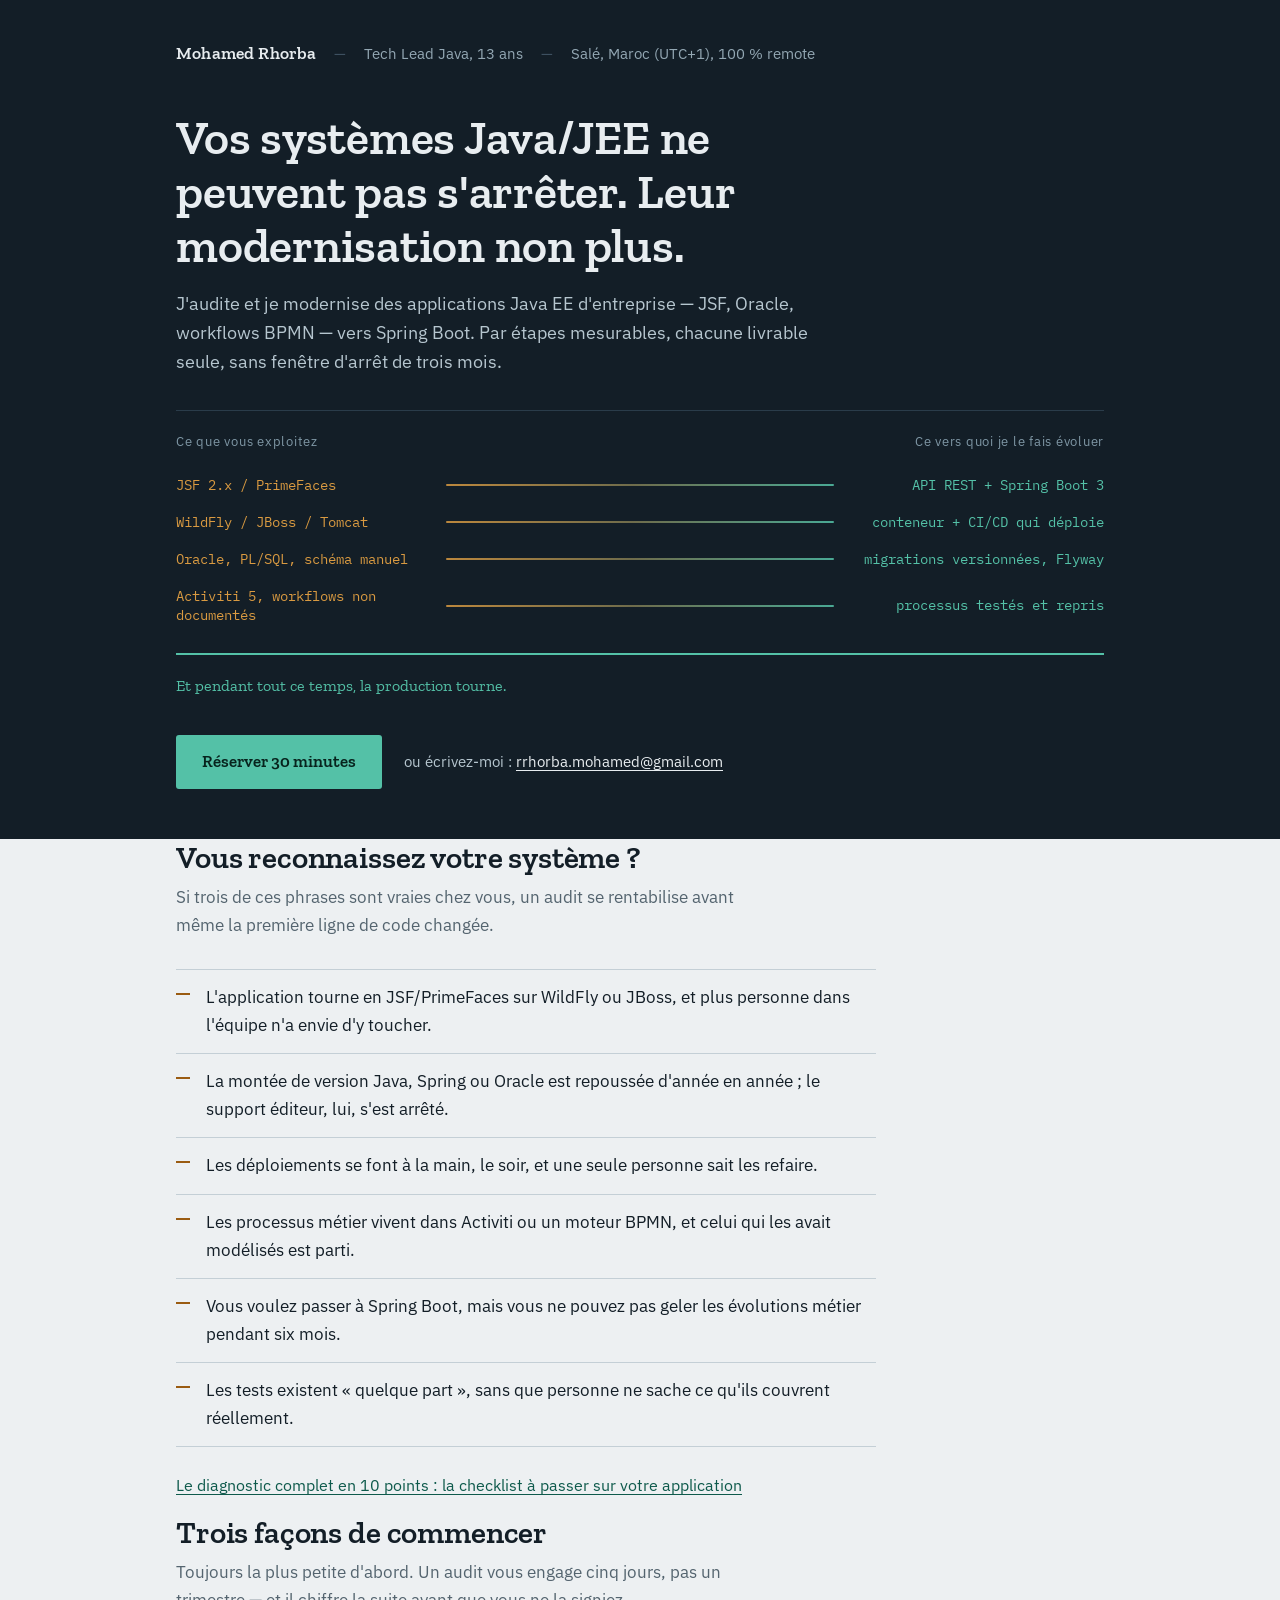
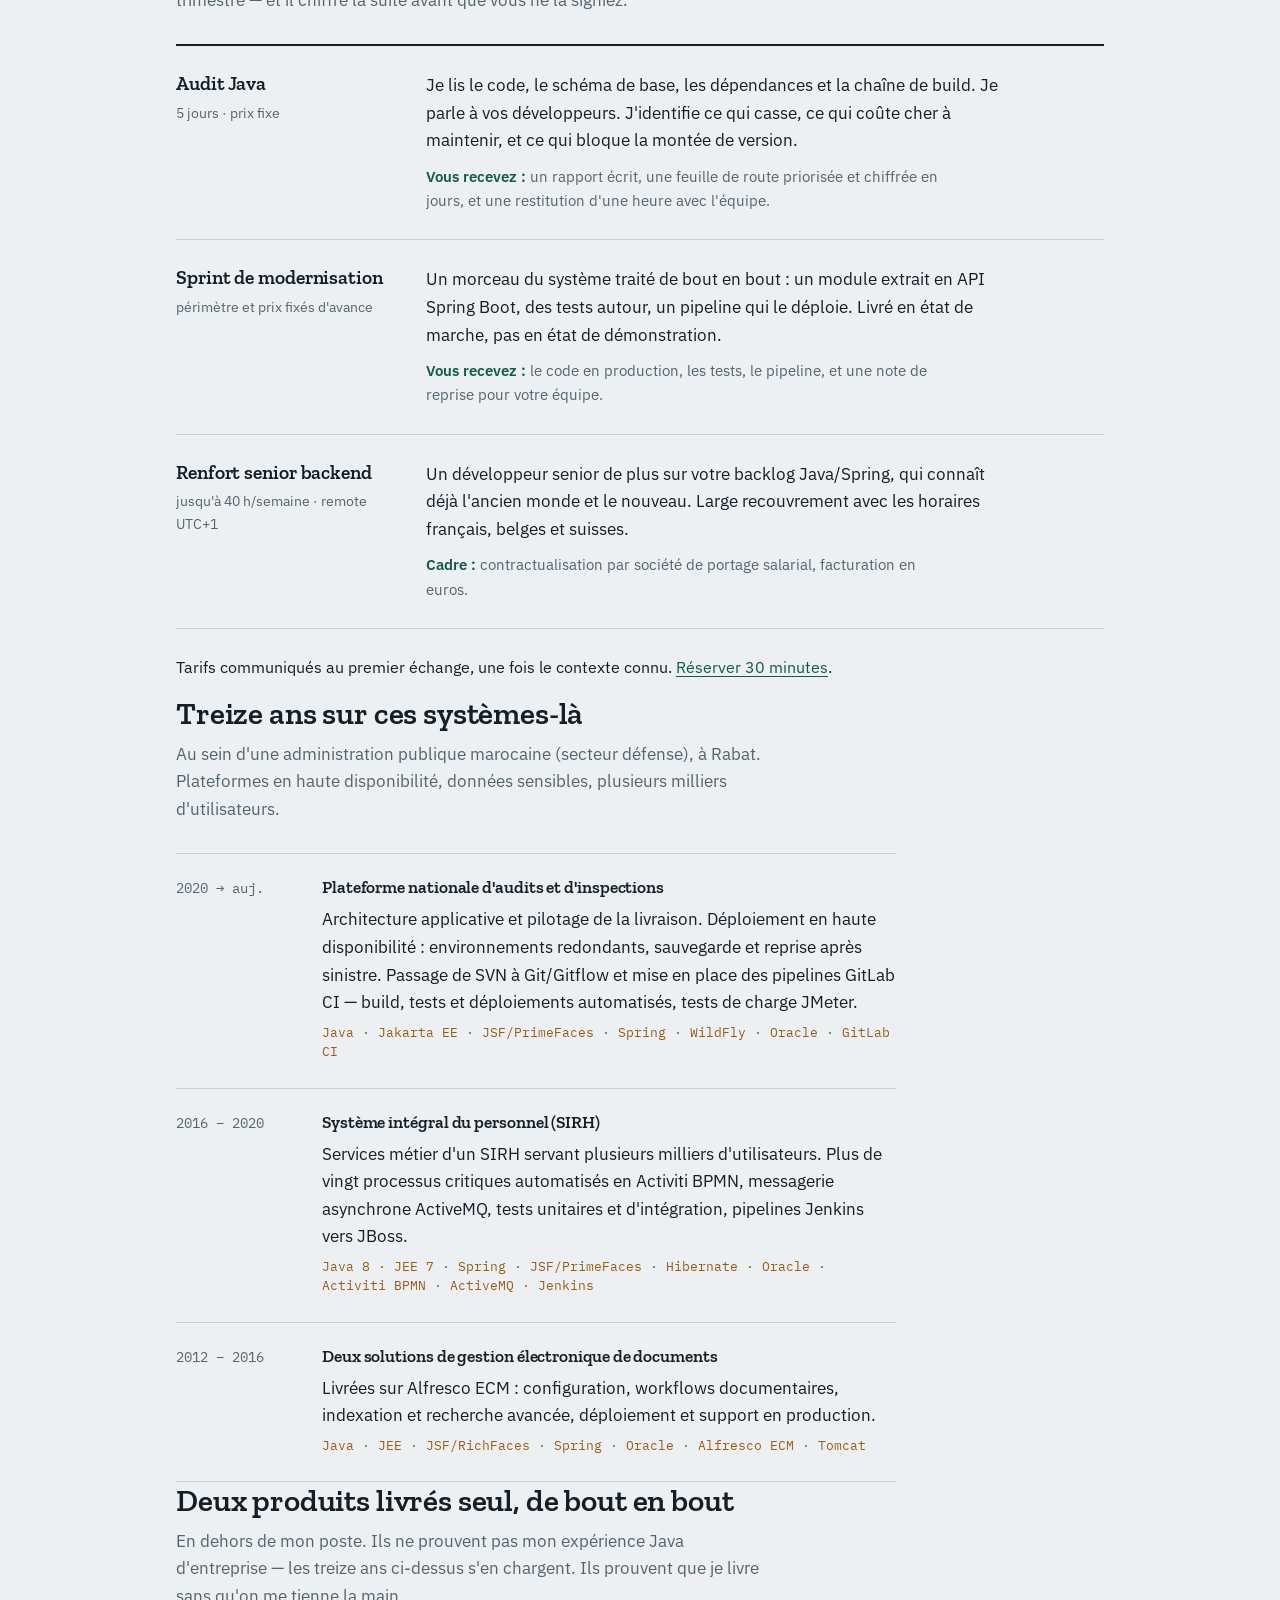
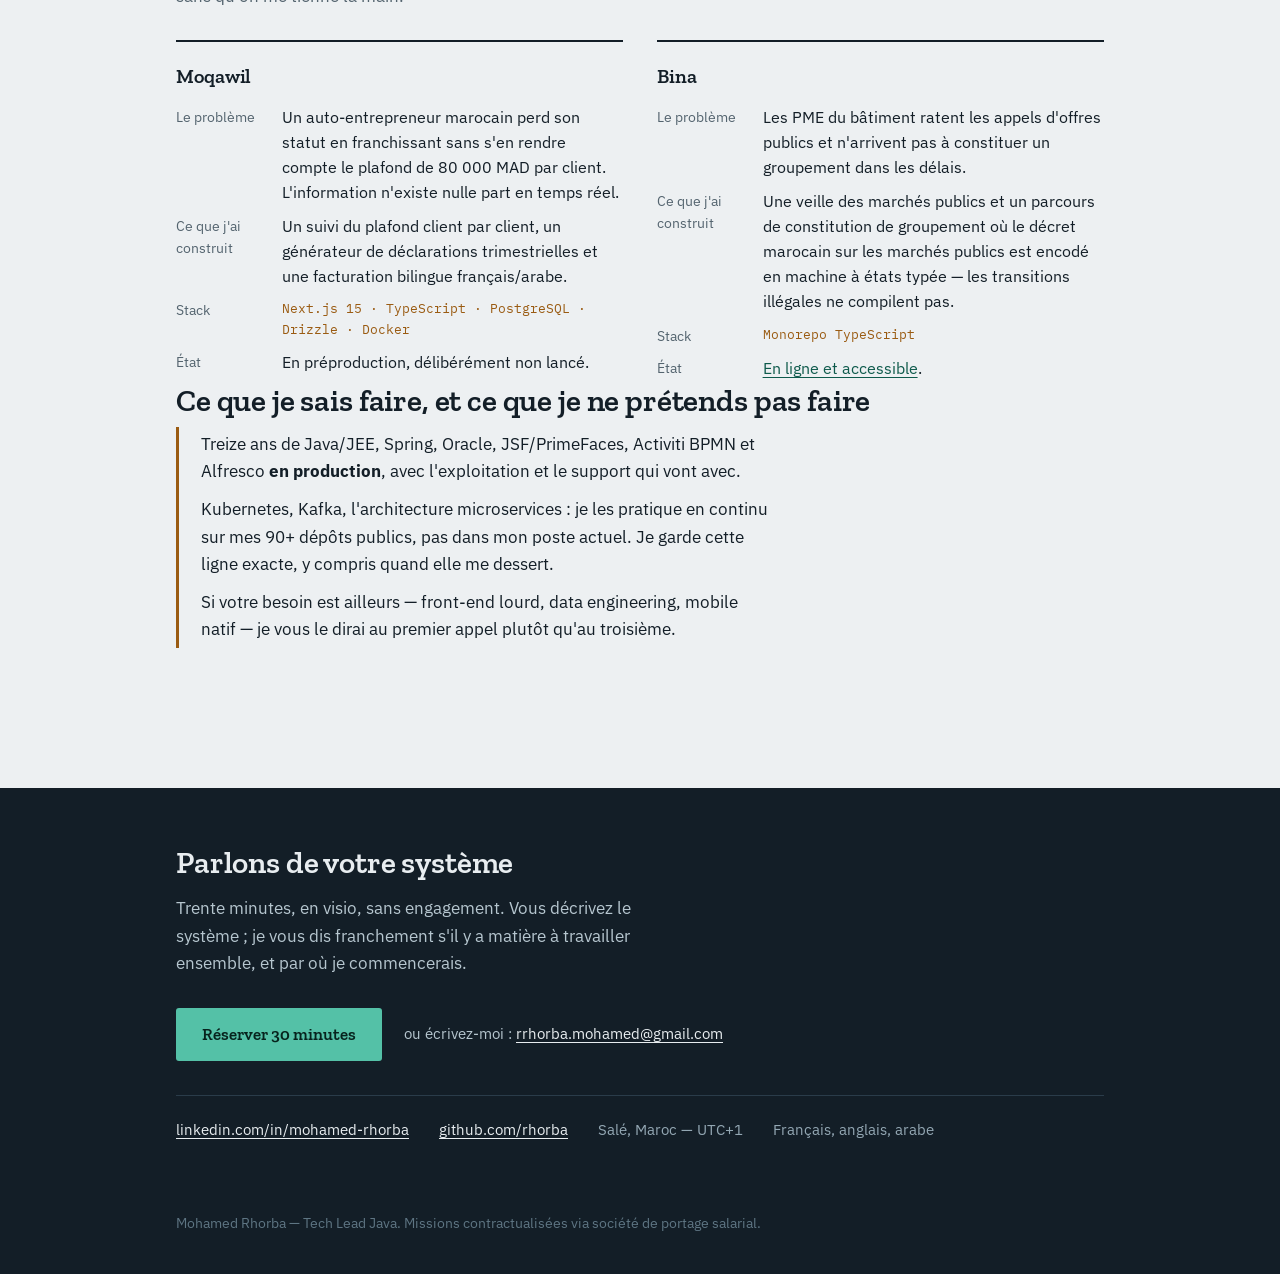
==== index.html @ d6b96a63 "Site d'offre : modernisation Java/JEE vers Spring Boot" ====
<!doctype html>
<html lang="fr">
<head>
<meta charset="utf-8">
<meta name="viewport" content="width=device-width,initial-scale=1">
<title>Mohamed Rhorba — Modernisation de systèmes Java/JEE vers Spring Boot</title>
<meta name="description" content="Tech Lead Java senior, 13 ans. Audit et modernisation d'applications Java EE d'entreprise — JSF, Oracle, Activiti BPMN — vers Spring Boot, sans interruption de service. Remote, UTC+1.">
<meta property="og:title" content="Mohamed Rhorba — Modernisation de systèmes Java/JEE vers Spring Boot">
<meta property="og:description" content="Audit 5 jours à prix fixe, sprints de modernisation à périmètre fixe, renfort senior backend. Remote depuis Salé, UTC+1.">
<meta property="og:type" content="website">
<meta property="og:locale" content="fr_FR">
<link rel="icon" href="data:image/svg+xml,%3Csvg xmlns='http://www.w3.org/2000/svg' viewBox='0 0 32 32'%3E%3Crect width='32' height='32' rx='4' fill='%23131e27'/%3E%3Crect x='6' y='14' width='9' height='3' fill='%23d99a41'/%3E%3Crect x='17' y='14' width='9' height='3' fill='%2354c1a7'/%3E%3C/svg%3E">
<link rel="preconnect" href="https://fonts.googleapis.com">
<link rel="preconnect" href="https://fonts.gstatic.com" crossorigin>
<link href="https://fonts.googleapis.com/css2?family=Zilla+Slab:wght@500;600&family=IBM+Plex+Sans:wght@400;600&family=IBM+Plex+Mono:wght@400&display=swap" rel="stylesheet">
<link rel="stylesheet" href="style.css">
</head>
<body>

<header class="hero">
  <div class="wrap">
    <p class="ident"><b>Mohamed Rhorba</b> <span class="sep">—</span> Tech Lead Java, 13 ans <span class="sep">—</span> Salé, Maroc (UTC+1), 100&nbsp;% remote</p>

    <h1>Vos systèmes Java/JEE ne peuvent pas s'arrêter. Leur modernisation non plus.</h1>
    <p class="chapo">J'audite et je modernise des applications Java EE d'entreprise — JSF, Oracle, workflows BPMN — vers Spring Boot. Par étapes mesurables, chacune livrable seule, sans fenêtre d'arrêt de trois mois.</p>

    <div class="ledger">
      <div class="ledger-tetes">
        <span>Ce que vous exploitez</span><span></span><span class="d">Ce vers quoi je le fais évoluer</span>
      </div>
      <div class="ligne"><span class="de">JSF 2.x / PrimeFaces</span><span class="fleche"></span><span class="vers">API REST + Spring Boot 3</span></div>
      <div class="ligne"><span class="de">WildFly / JBoss / Tomcat</span><span class="fleche"></span><span class="vers">conteneur + CI/CD qui déploie</span></div>
      <div class="ligne"><span class="de">Oracle, PL/SQL, schéma manuel</span><span class="fleche"></span><span class="vers">migrations versionnées, Flyway</span></div>
      <div class="ligne"><span class="de">Activiti 5, workflows non documentés</span><span class="fleche"></span><span class="vers">processus testés et repris</span></div>
      <div class="prod"><p>Et pendant tout ce temps, la production tourne.</p></div>
    </div>

    <div class="actions">
      <a class="btn" href="https://cal.com/mohamed-rhorba/audit">Réserver 30 minutes</a>
      <span class="alt">ou écrivez-moi&nbsp;: <a href="mailto:rrhorba.mohamed@gmail.com">rrhorba.mohamed@gmail.com</a></span>
    </div>
  </div>
</header>

<main>

<section class="wrap">
  <h2>Vous reconnaissez votre système&nbsp;?</h2>
  <p class="intro">Si trois de ces phrases sont vraies chez vous, un audit se rentabilise avant même la première ligne de code changée.</p>
  <ul class="symptomes">
    <li>L'application tourne en JSF/PrimeFaces sur WildFly ou JBoss, et plus personne dans l'équipe n'a envie d'y toucher.</li>
    <li>La montée de version Java, Spring ou Oracle est repoussée d'année en année&nbsp;; le support éditeur, lui, s'est arrêté.</li>
    <li>Les déploiements se font à la main, le soir, et une seule personne sait les refaire.</li>
    <li>Les processus métier vivent dans Activiti ou un moteur BPMN, et celui qui les avait modélisés est parti.</li>
    <li>Vous voulez passer à Spring Boot, mais vous ne pouvez pas geler les évolutions métier pendant six mois.</li>
    <li>Les tests existent «&nbsp;quelque part&nbsp;», sans que personne ne sache ce qu'ils couvrent réellement.</li>
  </ul>
  <p class="suite"><a href="checklist.html">Le diagnostic complet en 10 points&nbsp;: la checklist à passer sur votre application</a></p>
</section>

<section class="wrap">
  <h2>Trois façons de commencer</h2>
  <p class="intro">Toujours la plus petite d'abord. Un audit vous engage cinq jours, pas un trimestre — et il chiffre la suite avant que vous ne la signiez.</p>

  <div class="offres">
    <article class="offre">
      <div>
        <h3>Audit Java</h3>
        <p class="quoi">5 jours · prix fixe</p>
      </div>
      <div>
        <p>Je lis le code, le schéma de base, les dépendances et la chaîne de build. Je parle à vos développeurs. J'identifie ce qui casse, ce qui coûte cher à maintenir, et ce qui bloque la montée de version.</p>
        <p class="livrables"><b>Vous recevez&nbsp;:</b> un rapport écrit, une feuille de route priorisée et chiffrée en jours, et une restitution d'une heure avec l'équipe.</p>
      </div>
    </article>

    <article class="offre">
      <div>
        <h3>Sprint de modernisation</h3>
        <p class="quoi">périmètre et prix fixés d'avance</p>
      </div>
      <div>
        <p>Un morceau du système traité de bout en bout&nbsp;: un module extrait en API Spring Boot, des tests autour, un pipeline qui le déploie. Livré en état de marche, pas en état de démonstration.</p>
        <p class="livrables"><b>Vous recevez&nbsp;:</b> le code en production, les tests, le pipeline, et une note de reprise pour votre équipe.</p>
      </div>
    </article>

    <article class="offre">
      <div>
        <h3>Renfort senior backend</h3>
        <p class="quoi">jusqu'à 40 h/semaine · remote UTC+1</p>
      </div>
      <div>
        <p>Un développeur senior de plus sur votre backlog Java/Spring, qui connaît déjà l'ancien monde et le nouveau. Large recouvrement avec les horaires français, belges et suisses.</p>
        <p class="livrables"><b>Cadre&nbsp;:</b> contractualisation par société de portage salarial, facturation en euros.</p>
      </div>
    </article>
  </div>
  <p class="suite">Tarifs communiqués au premier échange, une fois le contexte connu. <a href="https://cal.com/mohamed-rhorba/audit">Réserver 30 minutes</a>.</p>
</section>

<section class="wrap">
  <h2>Treize ans sur ces systèmes-là</h2>
  <p class="intro">Au sein d'une administration publique marocaine (secteur défense), à Rabat. Plateformes en haute disponibilité, données sensibles, plusieurs milliers d'utilisateurs.</p>
  <div class="preuve">
    <article class="item">
      <p class="an">2020 → auj.</p>
      <div>
        <h3>Plateforme nationale d'audits et d'inspections</h3>
        <p>Architecture applicative et pilotage de la livraison. Déploiement en haute disponibilité&nbsp;: environnements redondants, sauvegarde et reprise après sinistre. Passage de SVN à Git/Gitflow et mise en place des pipelines GitLab CI — build, tests et déploiements automatisés, tests de charge JMeter.</p>
        <p class="stack">Java · Jakarta EE · JSF/PrimeFaces · Spring · WildFly · Oracle · GitLab CI</p>
      </div>
    </article>
    <article class="item">
      <p class="an">2016 – 2020</p>
      <div>
        <h3>Système intégral du personnel (SIRH)</h3>
        <p>Services métier d'un SIRH servant plusieurs milliers d'utilisateurs. Plus de vingt processus critiques automatisés en Activiti BPMN, messagerie asynchrone ActiveMQ, tests unitaires et d'intégration, pipelines Jenkins vers JBoss.</p>
        <p class="stack">Java 8 · JEE 7 · Spring · JSF/PrimeFaces · Hibernate · Oracle · Activiti BPMN · ActiveMQ · Jenkins</p>
      </div>
    </article>
    <article class="item">
      <p class="an">2012 – 2016</p>
      <div>
        <h3>Deux solutions de gestion électronique de documents</h3>
        <p>Livrées sur Alfresco ECM&nbsp;: configuration, workflows documentaires, indexation et recherche avancée, déploiement et support en production.</p>
        <p class="stack">Java · JEE · JSF/RichFaces · Spring · Oracle · Alfresco ECM · Tomcat</p>
      </div>
    </article>
  </div>
</section>

<section class="wrap">
  <h2>Deux produits livrés seul, de bout en bout</h2>
  <p class="intro">En dehors de mon poste. Ils ne prouvent pas mon expérience Java d'entreprise — les treize ans ci-dessus s'en chargent. Ils prouvent que je livre sans qu'on me tienne la main.</p>
  <div class="cas">
    <article>
      <h3>Moqawil</h3>
      <dl>
        <dt>Le problème</dt><dd>Un auto-entrepreneur marocain perd son statut en franchissant sans s'en rendre compte le plafond de 80&nbsp;000 MAD par client. L'information n'existe nulle part en temps réel.</dd>
        <dt>Ce que j'ai construit</dt><dd>Un suivi du plafond client par client, un générateur de déclarations trimestrielles et une facturation bilingue français/arabe.</dd>
        <dt>Stack</dt><dd class="stack">Next.js 15 · TypeScript · PostgreSQL · Drizzle · Docker</dd>
        <dt>État</dt><dd>En préproduction, délibérément non lancé.</dd>
      </dl>
    </article>
    <article>
      <h3>Bina</h3>
      <dl>
        <dt>Le problème</dt><dd>Les PME du bâtiment ratent les appels d'offres publics et n'arrivent pas à constituer un groupement dans les délais.</dd>
        <dt>Ce que j'ai construit</dt><dd>Une veille des marchés publics et un parcours de constitution de groupement où le décret marocain sur les marchés publics est encodé en machine à états typée — les transitions illégales ne compilent pas.</dd>
        <dt>Stack</dt><dd class="stack">Monorepo TypeScript</dd>
        <dt>État</dt><dd><a href="https://web-production-21c16.up.railway.app/fr">En ligne et accessible</a>.</dd>
      </dl>
    </article>
  </div>
</section>

<section class="wrap">
  <h2>Ce que je sais faire, et ce que je ne prétends pas faire</h2>
  <div class="honnete">
    <p>Treize ans de Java/JEE, Spring, Oracle, JSF/PrimeFaces, Activiti BPMN et Alfresco <b>en production</b>, avec l'exploitation et le support qui vont avec.</p>
    <p>Kubernetes, Kafka, l'architecture microservices&nbsp;: je les pratique en continu sur mes 90+ dépôts publics, pas dans mon poste actuel. Je garde cette ligne exacte, y compris quand elle me dessert.</p>
    <p>Si votre besoin est ailleurs — front-end lourd, data engineering, mobile natif — je vous le dirai au premier appel plutôt qu'au troisième.</p>
  </div>
</section>

</main>

<section class="contact">
  <div class="wrap">
    <h2>Parlons de votre système</h2>
    <p class="chapo">Trente minutes, en visio, sans engagement. Vous décrivez le système&nbsp;; je vous dis franchement s'il y a matière à travailler ensemble, et par où je commencerais.</p>
    <div class="actions">
      <a class="btn" href="https://cal.com/mohamed-rhorba/audit">Réserver 30 minutes</a>
      <span class="alt">ou écrivez-moi&nbsp;: <a href="mailto:rrhorba.mohamed@gmail.com">rrhorba.mohamed@gmail.com</a></span>
    </div>
    <p class="coord">
      <span><a href="https://www.linkedin.com/in/mohamed-rhorba/">linkedin.com/in/mohamed-rhorba</a></span>
      <span><a href="https://github.com/rhorba">github.com/rhorba</a></span>
      <span>Salé, Maroc — UTC+1</span>
      <span>Français, anglais, arabe</span>
    </p>
  </div>
</section>

<footer>
  <div class="wrap">Mohamed Rhorba — Tech Lead Java. Missions contractualisées via société de portage salarial.</div>
</footer>

<script type="application/ld+json">
{"@context":"https://schema.org","@type":"ProfessionalService","name":"Mohamed Rhorba — Modernisation Java/JEE","description":"Audit et modernisation de systèmes Java EE (JSF, Oracle, BPMN) vers Spring Boot.","areaServed":["FR","BE","CH","MA"],"availableLanguage":["fr","en","ar"],"provider":{"@type":"Person","name":"Mohamed Rhorba","jobTitle":"Tech Lead Java","email":"rrhorba.mohamed@gmail.com","url":"https://www.linkedin.com/in/mohamed-rhorba/","address":{"@type":"PostalAddress","addressLocality":"Salé","addressCountry":"MA"}}}
</script>

</body>
</html>
---- style.css ----
:root{
  --encre:#131e27;
  --papier:#edf0f2;
  --legacy:#9a5b12;
  --cible:#0e5a4c;
  --trait:#c4cfd6;
  --doux:#54646f;
  --encre-clair:#e8edf0;
  --legacy-clair:#d99a41;
  --cible-clair:#54c1a7;
  color-scheme:light;
}
*{box-sizing:border-box}
html{-webkit-text-size-adjust:100%}
body{
  margin:0;background:var(--papier);color:var(--encre);
  font-family:"IBM Plex Sans","Segoe UI",system-ui,sans-serif;
  font-size:17px;line-height:1.62;
  font-feature-settings:"kern" 1;
}
h1,h2,h3,.slab{font-family:"Zilla Slab",Georgia,serif;font-weight:600;letter-spacing:-.005em}
a{color:var(--cible);text-underline-offset:3px;text-decoration-thickness:1px}
a:hover{text-decoration-thickness:2px}
a:focus-visible{outline:2px solid var(--cible);outline-offset:3px;border-radius:2px}
.wrap{max-width:980px;margin:0 auto;padding:0 26px}
.prose{max-width:64ch}

/* ---------- bandeau haut ---------- */
.hero{background:var(--encre);color:var(--encre-clair);padding:24px 0 50px}
.ident{display:flex;flex-wrap:wrap;gap:6px 18px;align-items:baseline;
  padding-bottom:30px;font-size:14.5px;color:#93a7b3}
.ident b{font-family:"Zilla Slab",Georgia,serif;font-size:17.5px;font-weight:600;color:var(--encre-clair);letter-spacing:.01em}
.ident .sep{color:#3d5060}
h1{
  font-size:clamp(1.95rem,4.3vw,3rem);line-height:1.12;margin:0 0 16px;
  max-width:23ch;font-weight:600;
}
.hero .chapo{max-width:58ch;font-size:clamp(1.02rem,1.6vw,1.12rem);color:#b6c6cf;margin:0 0 34px}

/* ---------- registre de migration ---------- */
.ledger{margin:0 0 36px;border-top:1px solid #2a3c4a;padding-top:20px}
.ledger-tetes{display:grid;grid-template-columns:minmax(0,15.5rem) minmax(30px,1fr) minmax(0,15.5rem);gap:0 22px;
  font-size:12.5px;letter-spacing:.06em;color:#7f97a5;margin-bottom:16px}
.ledger-tetes .d{text-align:right}
.ligne{display:grid;grid-template-columns:minmax(0,15.5rem) minmax(30px,1fr) minmax(0,15.5rem);gap:0 22px;align-items:center;
  padding:9px 0}
.ligne .de,.ligne .vers{font-family:"IBM Plex Mono",ui-monospace,monospace;font-size:14px;line-height:1.35}
.ligne .de{color:var(--legacy-clair)}
.ligne .vers{color:var(--cible-clair);text-align:right}
.ligne .fleche{height:2px;border-radius:2px;
  background:linear-gradient(90deg,var(--legacy-clair) 0%,#7f7a52 48%,var(--cible-clair) 100%);
  opacity:.85}
.prod{margin-top:20px;padding-top:18px;border-top:2px solid var(--cible-clair)}
.prod p{margin:0;font-size:14.5px;color:var(--cible-clair);font-family:"Zilla Slab",Georgia,serif;font-size:16px}

/* ---------- actions ---------- */
.actions{display:flex;flex-wrap:wrap;gap:14px 22px;align-items:center}
.btn{
  display:inline-block;background:var(--cible-clair);color:#07231d;
  font-family:"Zilla Slab",Georgia,serif;font-size:17px;font-weight:600;
  padding:13px 26px;border-radius:3px;text-decoration:none;
}
.btn:hover{background:#6fd3ba}
.btn:focus-visible{outline:2px solid #fff;outline-offset:3px}
.actions .alt{color:#b6c6cf;font-size:15px}
.actions .alt a{color:var(--encre-clair)}

/* ---------- sections ---------- */
section{padding:62px 0 0}
section:last-of-type{padding-bottom:70px}
h2{font-size:clamp(1.5rem,2.6vw,1.95rem);line-height:1.2;margin:0 0 8px}
.intro{color:var(--doux);margin:0 0 30px;max-width:60ch}

/* symptômes */
.symptomes{list-style:none;margin:0;padding:0;max-width:70ch}
.symptomes li{padding:14px 0 14px 30px;border-top:1px solid var(--trait);position:relative}
.symptomes li:last-child{border-bottom:1px solid var(--trait)}
.symptomes li::before{content:"";position:absolute;left:0;top:23px;width:14px;height:2px;background:var(--legacy)}

/* offres */
.offres{border-top:2px solid var(--encre)}
.offre{display:grid;grid-template-columns:13.5rem minmax(0,1fr);gap:6px 34px;
  padding:26px 0;border-bottom:1px solid var(--trait)}
.offre h3{margin:0;font-size:1.22rem;line-height:1.25}
.offre .quoi{font-size:14px;color:var(--doux);margin-top:5px}
.offre p{margin:0 0 10px;max-width:58ch}
.offre .livrables{margin:0;font-size:15px;color:var(--doux)}
.offre .livrables b{color:var(--cible);font-weight:600}

/* preuve */
.preuve{display:grid;gap:0;max-width:72ch}
.item{display:grid;grid-template-columns:7.5rem minmax(0,1fr);gap:4px 26px;padding:20px 0;border-top:1px solid var(--trait)}
.item:last-child{border-bottom:1px solid var(--trait)}
.item .an{font-family:"IBM Plex Mono",ui-monospace,monospace;font-size:14px;color:var(--doux);padding-top:3px}
.item h3{margin:0 0 4px;font-size:1.08rem}
.item p{margin:0 0 6px}
.item .stack{font-family:"IBM Plex Mono",ui-monospace,monospace;font-size:13px;color:var(--legacy);line-height:1.5}

/* cas */
.cas{display:grid;grid-template-columns:repeat(auto-fit,minmax(300px,1fr));gap:34px}
.cas > article{border-top:2px solid var(--encre);padding-top:18px;min-width:0}
.cas h3{margin:0 0 12px;font-size:1.25rem}
.cas dl{margin:0;display:grid;grid-template-columns:5.6rem minmax(0,1fr);gap:9px 16px;font-size:15.5px}
.cas dt{color:var(--doux);font-size:13.5px;padding-top:2px}
.cas dd{margin:0;min-width:0}
.cas .stack{font-family:"IBM Plex Mono",ui-monospace,monospace;font-size:13px;color:var(--legacy);overflow-wrap:anywhere}

/* honnêteté */
.honnete{border-left:3px solid var(--legacy);padding:4px 0 4px 22px;max-width:60ch}
.honnete p{margin:0 0 10px}
.honnete p:last-child{margin-bottom:0}

/* contact */
.contact{background:var(--encre);color:var(--encre-clair);margin-top:70px;padding:56px 0}
.contact h2{margin-bottom:14px}
.contact .chapo{color:#b6c6cf;max-width:52ch;margin:0 0 30px}
.coord{margin:34px 0 0;padding-top:22px;border-top:1px solid #2a3c4a;
  display:flex;flex-wrap:wrap;gap:10px 30px;font-size:15px;color:#93a7b3}
.coord a{color:var(--encre-clair)}
footer{background:var(--encre);color:#5e7583;font-size:13.5px;padding:0 0 40px}

/* liens de bas de section */
.suite{margin-top:26px;font-size:15.5px}

@media (max-width:760px){
  body{font-size:16px}
  .ledger-tetes,.ligne{grid-template-columns:1fr;gap:2px}
  .ledger-tetes .d,.ligne .vers{text-align:left}
  .ligne{padding:12px 0;border-top:1px solid #2a3c4a}
  .ligne .fleche{height:2px;margin:7px 0;width:60px}
  .offre,.item{grid-template-columns:1fr;gap:8px}
  .cas dl{grid-template-columns:1fr;gap:2px 0}
  .cas dd{margin-bottom:8px}
}
@media (prefers-reduced-motion:reduce){*{transition:none!important;animation:none!important}}
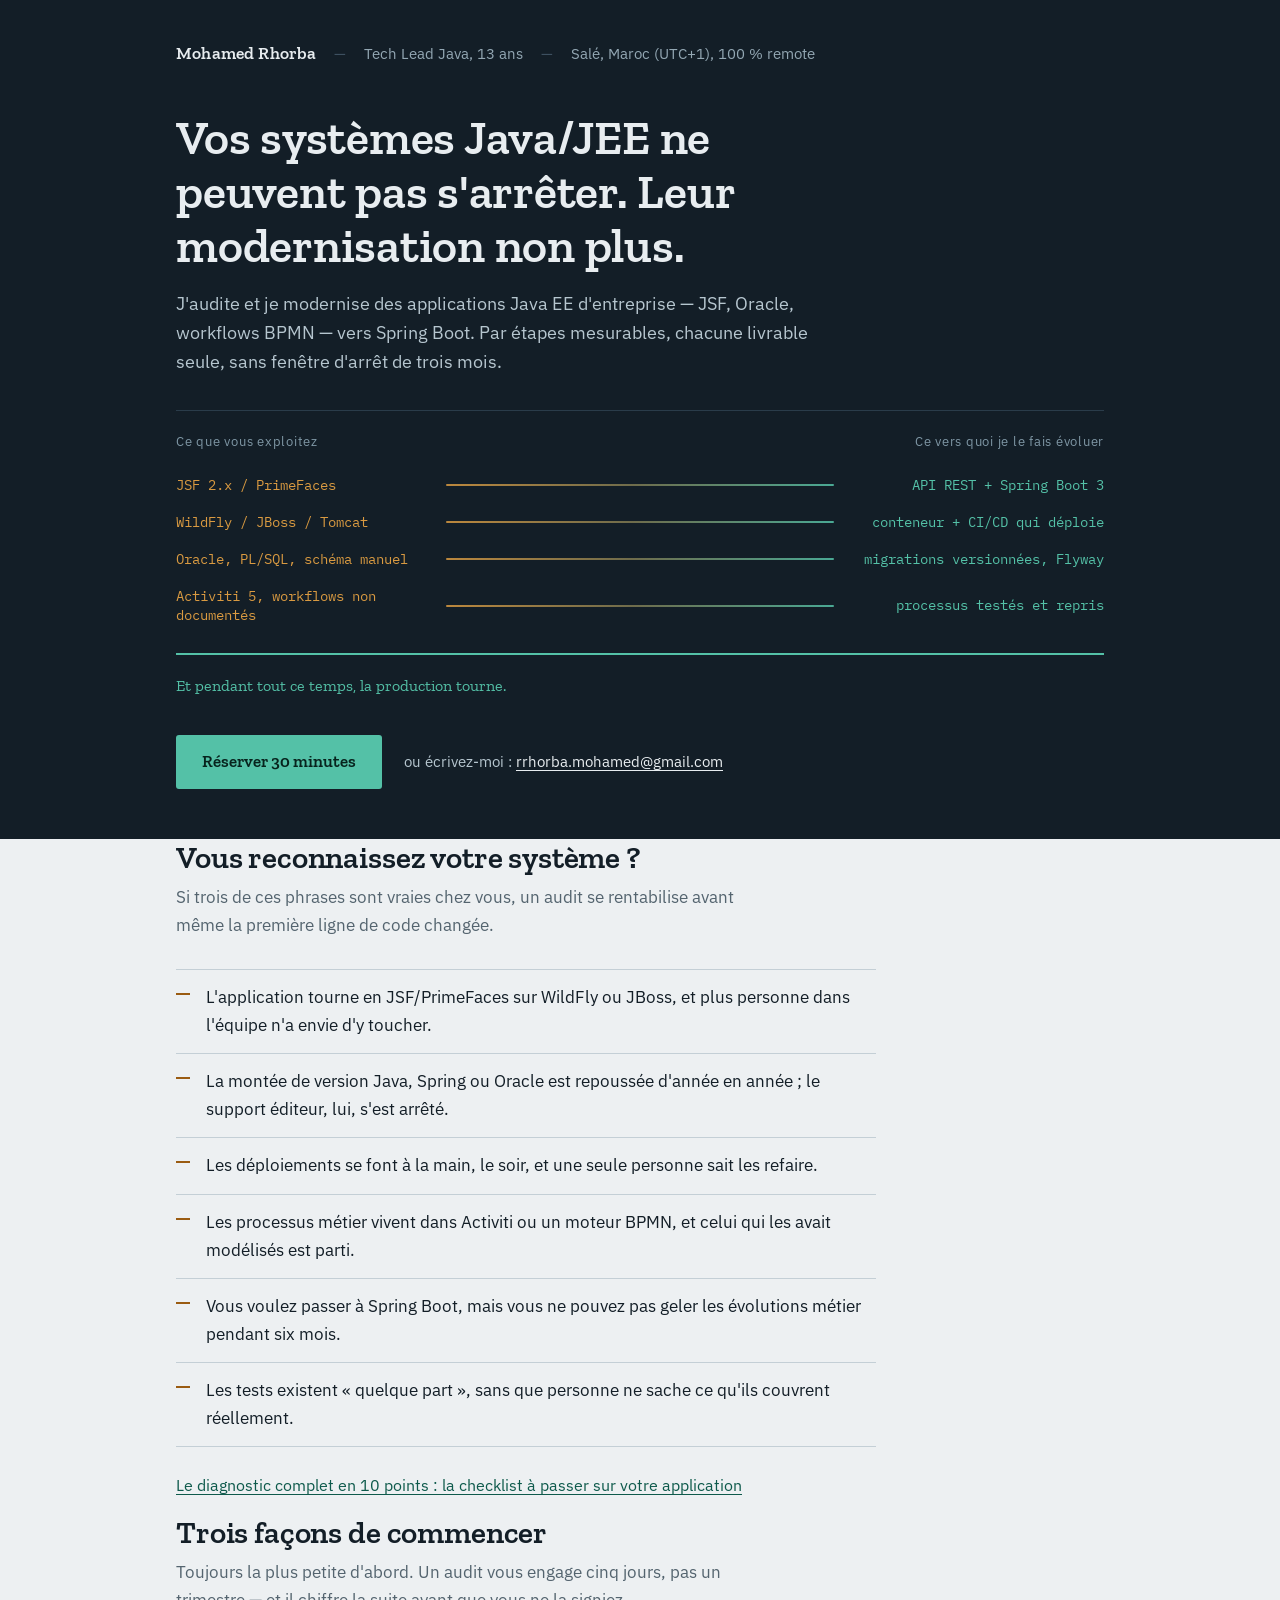
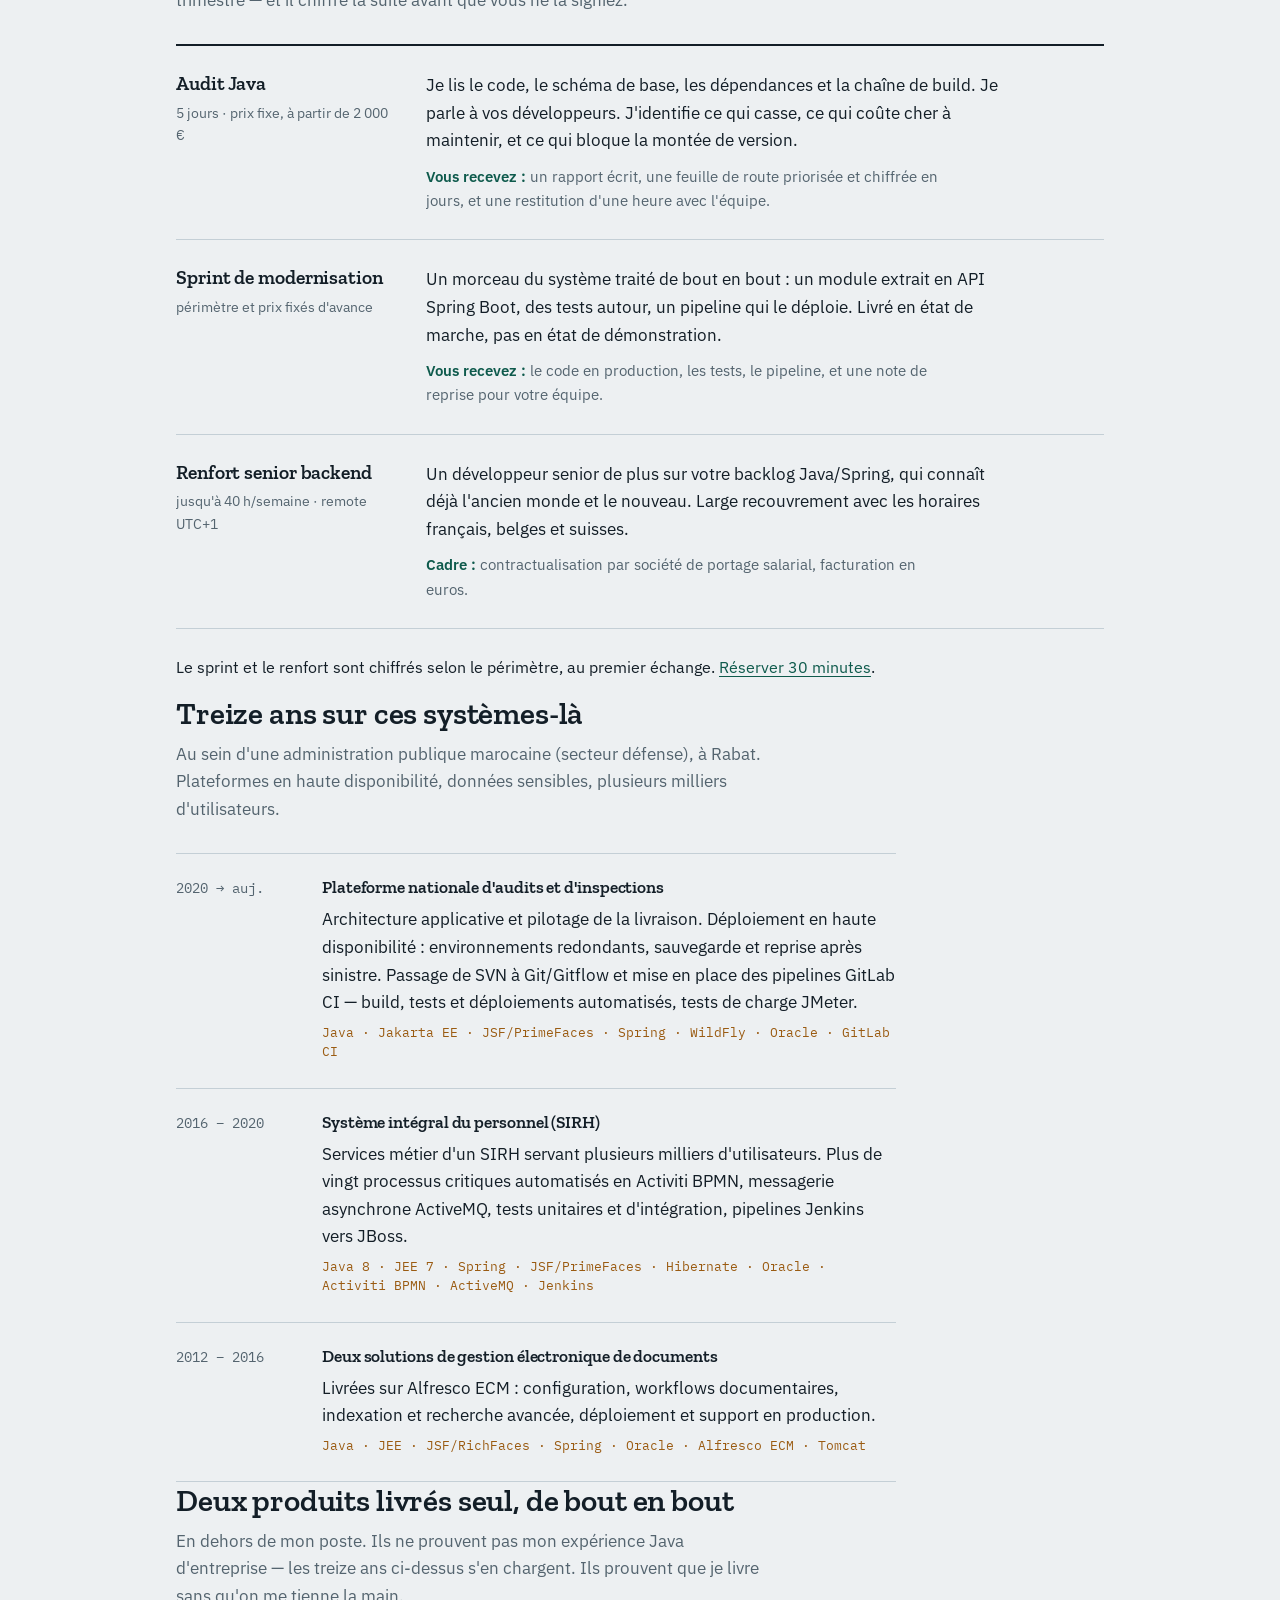
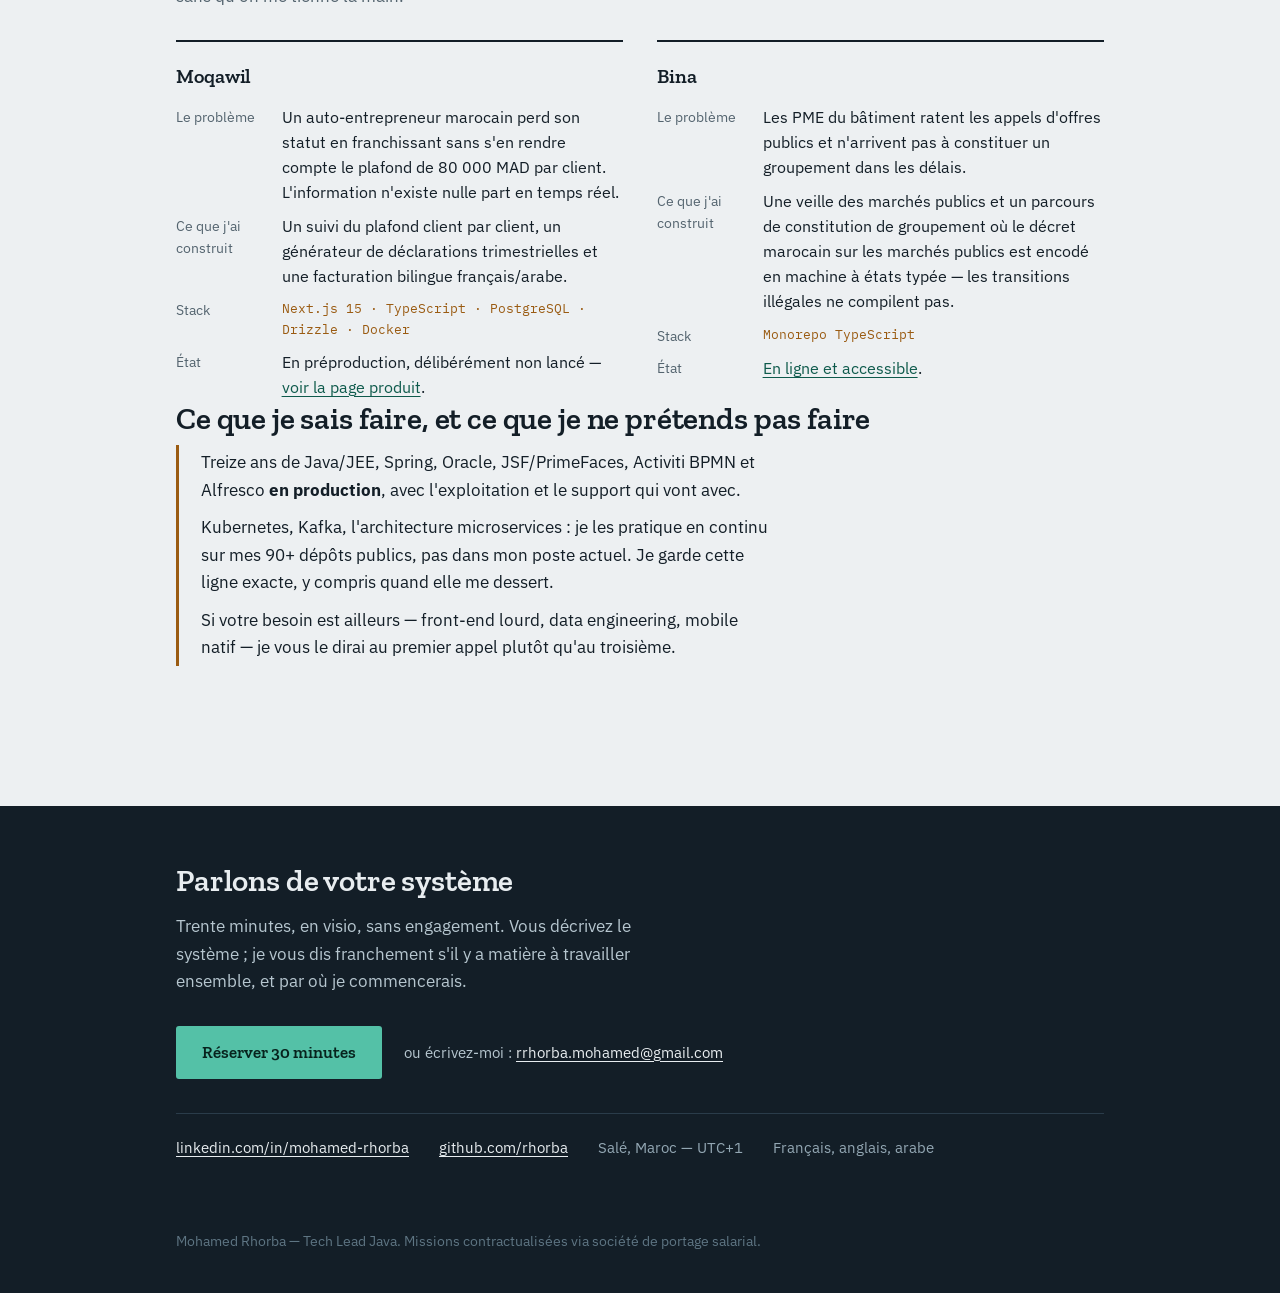
==== commit b7c20ceb: "Audit: prix public a partir de 2000 EUR; Moqawil lie a sa page produit" ====
--- a/index.html
+++ b/index.html
@@ -66,7 +66,7 @@
     <article class="offre">
       <div>
         <h3>Audit Java</h3>
-        <p class="quoi">5 jours · prix fixe</p>
+        <p class="quoi">5 jours · prix fixe, à partir de 2 000 €</p>
       </div>
       <div>
         <p>Je lis le code, le schéma de base, les dépendances et la chaîne de build. Je parle à vos développeurs. J'identifie ce qui casse, ce qui coûte cher à maintenir, et ce qui bloque la montée de version.</p>
@@ -96,7 +96,7 @@
       </div>
     </article>
   </div>
-  <p class="suite">Tarifs communiqués au premier échange, une fois le contexte connu. <a href="https://cal.com/mohamed-rhorba/audit">Réserver 30 minutes</a>.</p>
+  <p class="suite">Le sprint et le renfort sont chiffrés selon le périmètre, au premier échange. <a href="https://cal.com/mohamed-rhorba/audit">Réserver 30 minutes</a>.</p>
 </section>
 
 <section class="wrap">
@@ -140,7 +140,7 @@
         <dt>Le problème</dt><dd>Un auto-entrepreneur marocain perd son statut en franchissant sans s'en rendre compte le plafond de 80&nbsp;000 MAD par client. L'information n'existe nulle part en temps réel.</dd>
         <dt>Ce que j'ai construit</dt><dd>Un suivi du plafond client par client, un générateur de déclarations trimestrielles et une facturation bilingue français/arabe.</dd>
         <dt>Stack</dt><dd class="stack">Next.js 15 · TypeScript · PostgreSQL · Drizzle · Docker</dd>
-        <dt>État</dt><dd>En préproduction, délibérément non lancé.</dd>
+        <dt>État</dt><dd>En préproduction, délibérément non lancé — <a href="https://preprod.moqawiil.com">voir la page produit</a>.</dd>
       </dl>
     </article>
     <article>
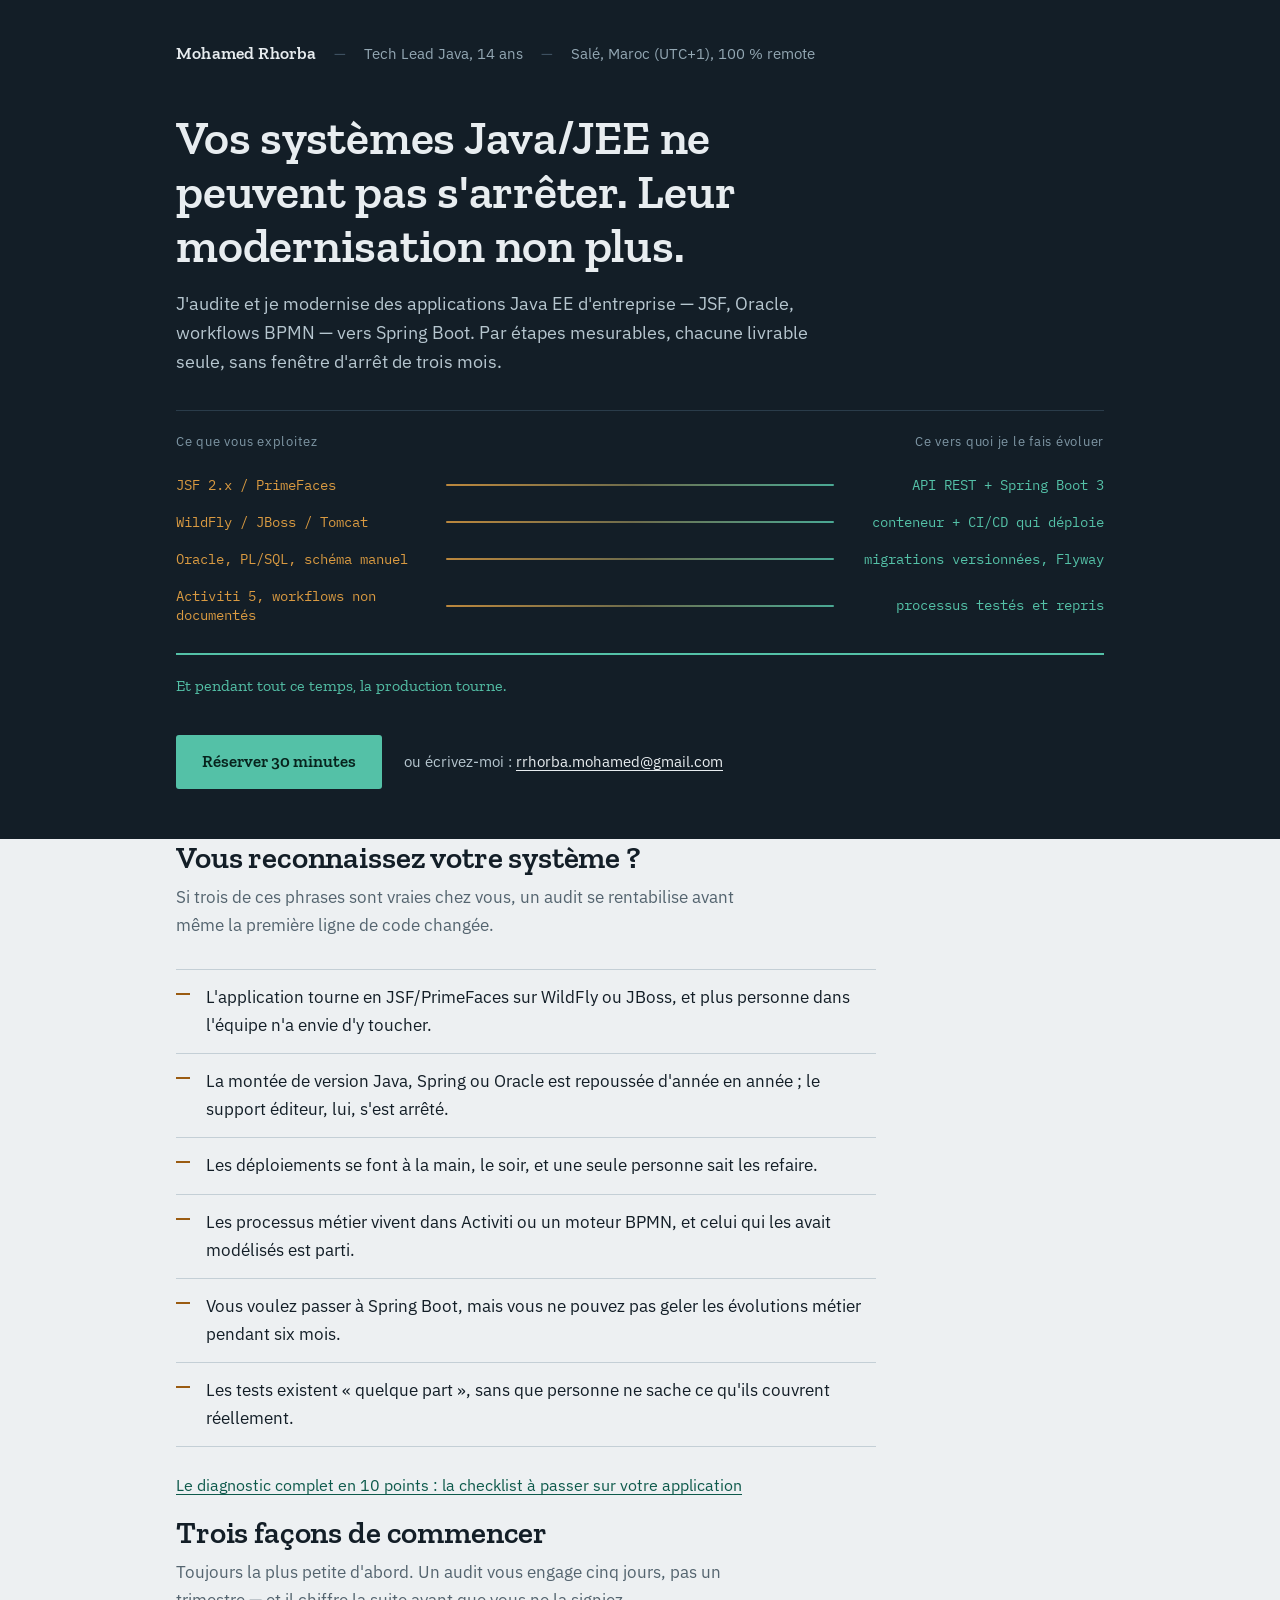
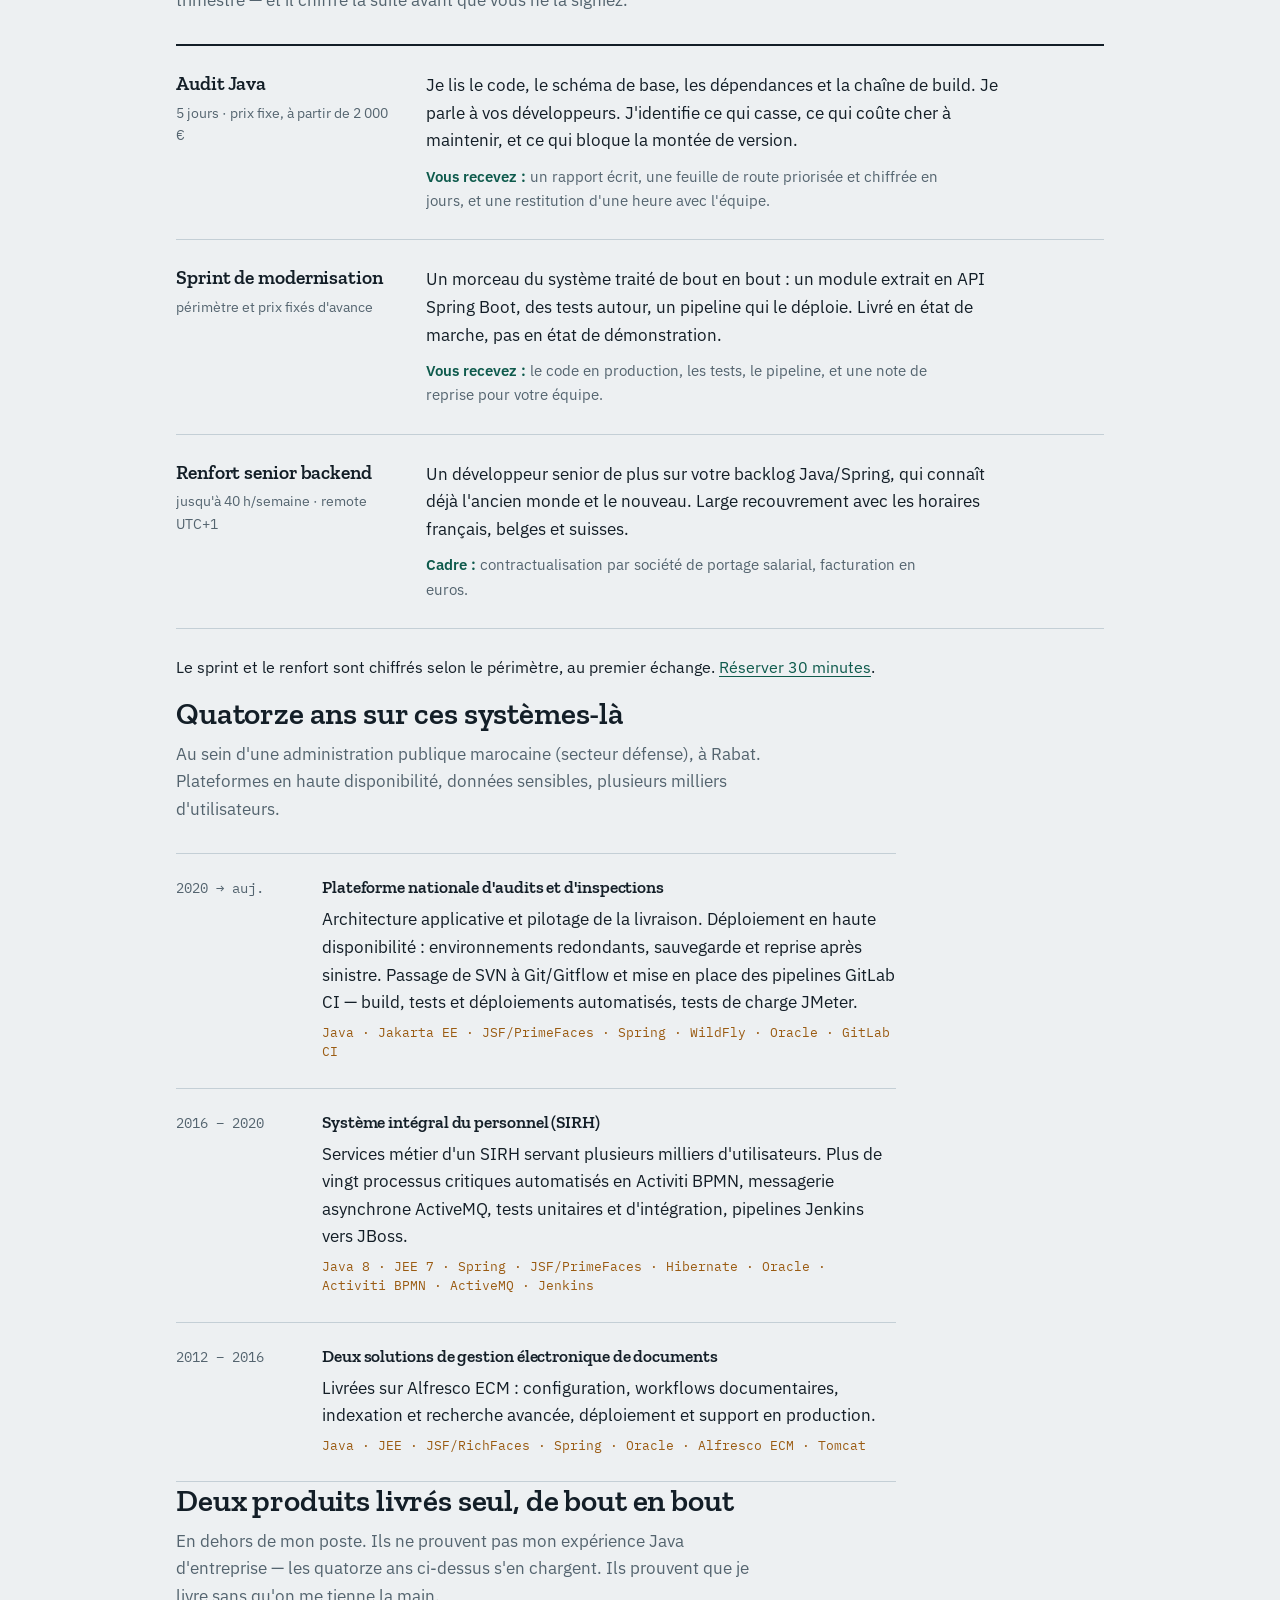
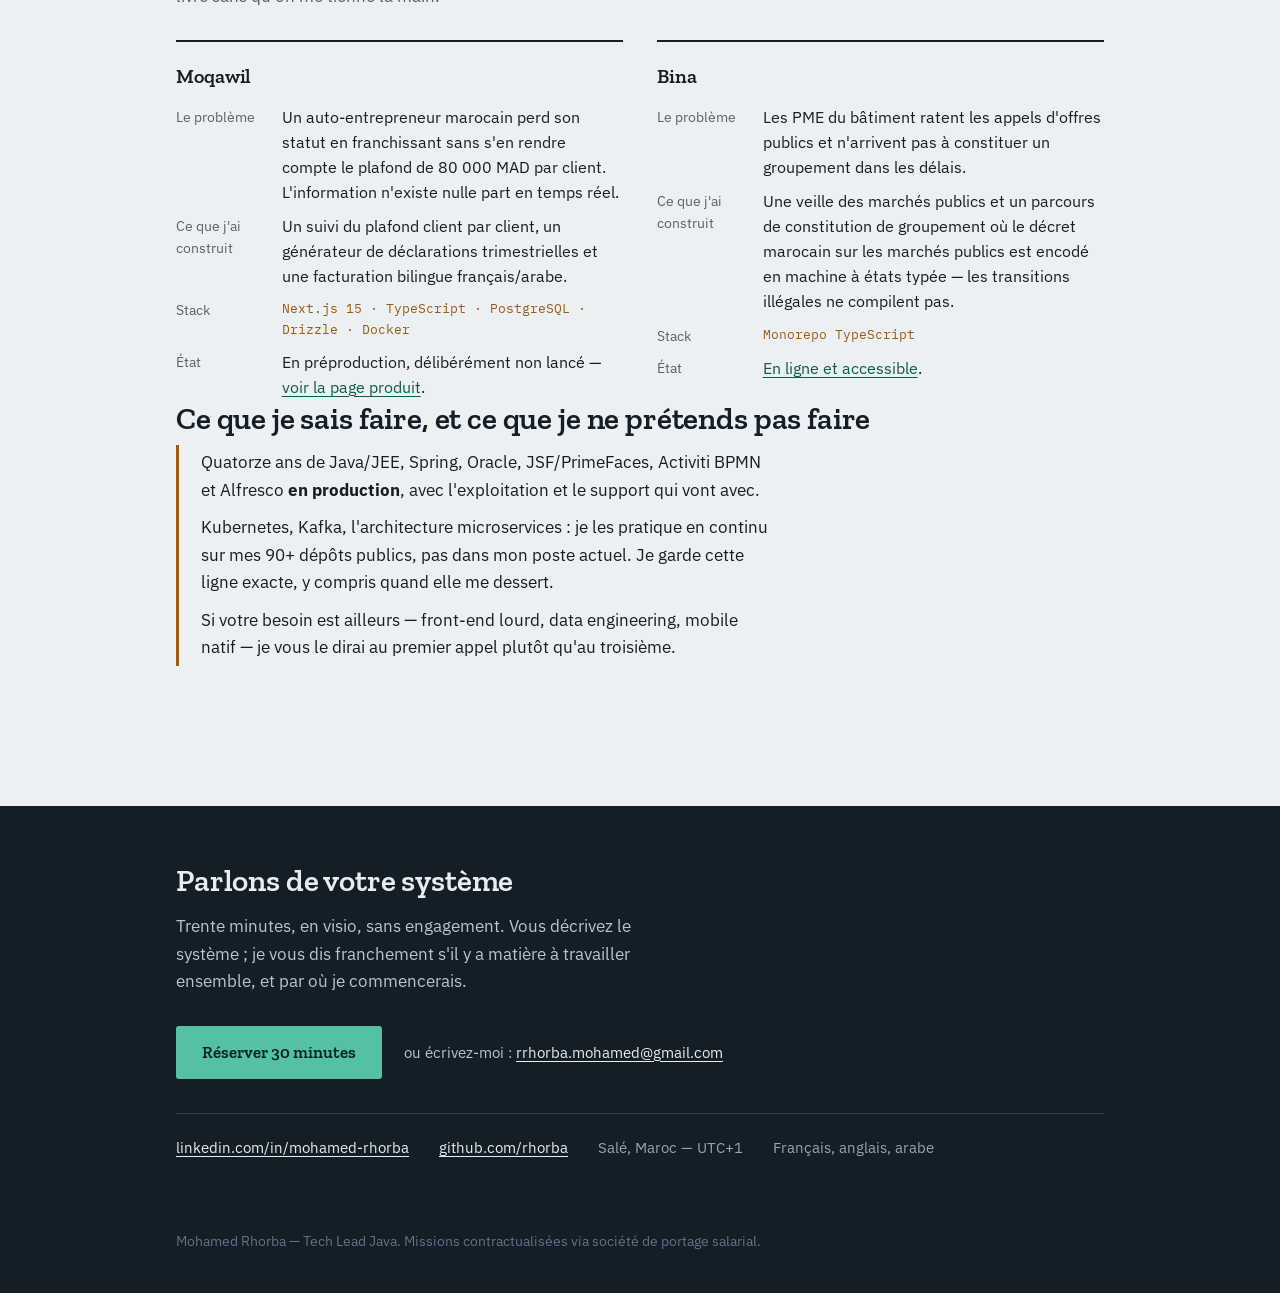
==== commit af4fef38: "14 ans d'expérience (site et image Open Graph) Co-Authored-By: Claude Opus 5.5 <noreply@anthropic.co" ====
--- a/index.html
+++ b/index.html
@@ -4,11 +4,17 @@
 <meta charset="utf-8">
 <meta name="viewport" content="width=device-width,initial-scale=1">
 <title>Mohamed Rhorba — Modernisation de systèmes Java/JEE vers Spring Boot</title>
-<meta name="description" content="Tech Lead Java senior, 13 ans. Audit et modernisation d'applications Java EE d'entreprise — JSF, Oracle, Activiti BPMN — vers Spring Boot, sans interruption de service. Remote, UTC+1.">
+<meta name="description" content="Tech Lead Java senior, 14 ans. Audit et modernisation d'applications Java EE d'entreprise — JSF, Oracle, Activiti BPMN — vers Spring Boot, sans interruption de service. Remote, UTC+1.">
 <meta property="og:title" content="Mohamed Rhorba — Modernisation de systèmes Java/JEE vers Spring Boot">
 <meta property="og:description" content="Audit 5 jours à prix fixe, sprints de modernisation à périmètre fixe, renfort senior backend. Remote depuis Salé, UTC+1.">
 <meta property="og:type" content="website">
 <meta property="og:locale" content="fr_FR">
+<meta property="og:url" content="https://rhorba.github.io/">
+<meta property="og:image" content="https://rhorba.github.io/og.png">
+<meta property="og:image:width" content="1200">
+<meta property="og:image:height" content="630">
+<meta property="og:image:alt" content="Modernisation de systèmes Java/JEE vers Spring Boot — Mohamed Rhorba">
+<meta name="twitter:card" content="summary_large_image">
 <link rel="icon" href="data:image/svg+xml,%3Csvg xmlns='http://www.w3.org/2000/svg' viewBox='0 0 32 32'%3E%3Crect width='32' height='32' rx='4' fill='%23131e27'/%3E%3Crect x='6' y='14' width='9' height='3' fill='%23d99a41'/%3E%3Crect x='17' y='14' width='9' height='3' fill='%2354c1a7'/%3E%3C/svg%3E">
 <link rel="preconnect" href="https://fonts.googleapis.com">
 <link rel="preconnect" href="https://fonts.gstatic.com" crossorigin>
@@ -19,7 +25,7 @@
 
 <header class="hero">
   <div class="wrap">
-    <p class="ident"><b>Mohamed Rhorba</b> <span class="sep">—</span> Tech Lead Java, 13 ans <span class="sep">—</span> Salé, Maroc (UTC+1), 100&nbsp;% remote</p>
+    <p class="ident"><b>Mohamed Rhorba</b> <span class="sep">—</span> Tech Lead Java, 14 ans <span class="sep">—</span> Salé, Maroc (UTC+1), 100&nbsp;% remote</p>
 
     <h1>Vos systèmes Java/JEE ne peuvent pas s'arrêter. Leur modernisation non plus.</h1>
     <p class="chapo">J'audite et je modernise des applications Java EE d'entreprise — JSF, Oracle, workflows BPMN — vers Spring Boot. Par étapes mesurables, chacune livrable seule, sans fenêtre d'arrêt de trois mois.</p>
@@ -100,7 +106,7 @@
 </section>
 
 <section class="wrap">
-  <h2>Treize ans sur ces systèmes-là</h2>
+  <h2>Quatorze ans sur ces systèmes-là</h2>
   <p class="intro">Au sein d'une administration publique marocaine (secteur défense), à Rabat. Plateformes en haute disponibilité, données sensibles, plusieurs milliers d'utilisateurs.</p>
   <div class="preuve">
     <article class="item">
@@ -132,7 +138,7 @@
 
 <section class="wrap">
   <h2>Deux produits livrés seul, de bout en bout</h2>
-  <p class="intro">En dehors de mon poste. Ils ne prouvent pas mon expérience Java d'entreprise — les treize ans ci-dessus s'en chargent. Ils prouvent que je livre sans qu'on me tienne la main.</p>
+  <p class="intro">En dehors de mon poste. Ils ne prouvent pas mon expérience Java d'entreprise — les quatorze ans ci-dessus s'en chargent. Ils prouvent que je livre sans qu'on me tienne la main.</p>
   <div class="cas">
     <article>
       <h3>Moqawil</h3>
@@ -158,7 +164,7 @@
 <section class="wrap">
   <h2>Ce que je sais faire, et ce que je ne prétends pas faire</h2>
   <div class="honnete">
-    <p>Treize ans de Java/JEE, Spring, Oracle, JSF/PrimeFaces, Activiti BPMN et Alfresco <b>en production</b>, avec l'exploitation et le support qui vont avec.</p>
+    <p>Quatorze ans de Java/JEE, Spring, Oracle, JSF/PrimeFaces, Activiti BPMN et Alfresco <b>en production</b>, avec l'exploitation et le support qui vont avec.</p>
     <p>Kubernetes, Kafka, l'architecture microservices&nbsp;: je les pratique en continu sur mes 90+ dépôts publics, pas dans mon poste actuel. Je garde cette ligne exacte, y compris quand elle me dessert.</p>
     <p>Si votre besoin est ailleurs — front-end lourd, data engineering, mobile natif — je vous le dirai au premier appel plutôt qu'au troisième.</p>
   </div>
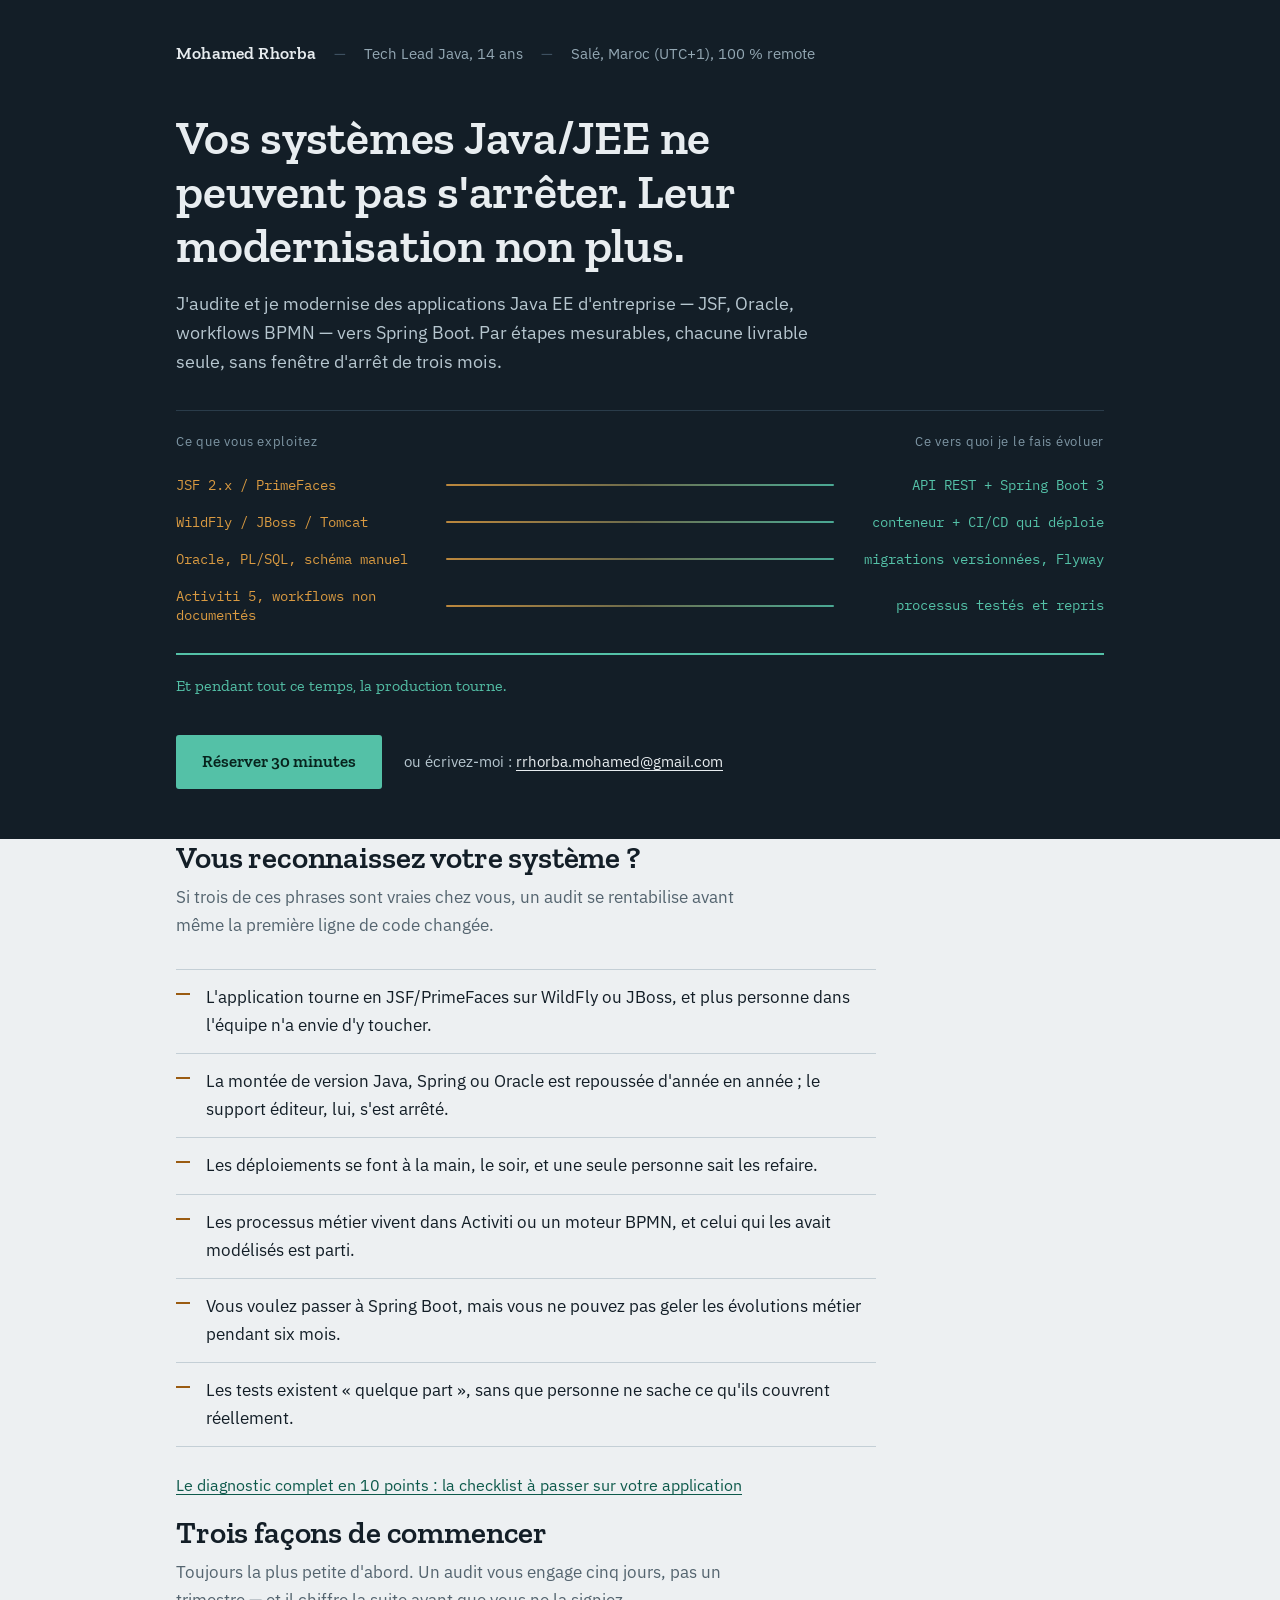
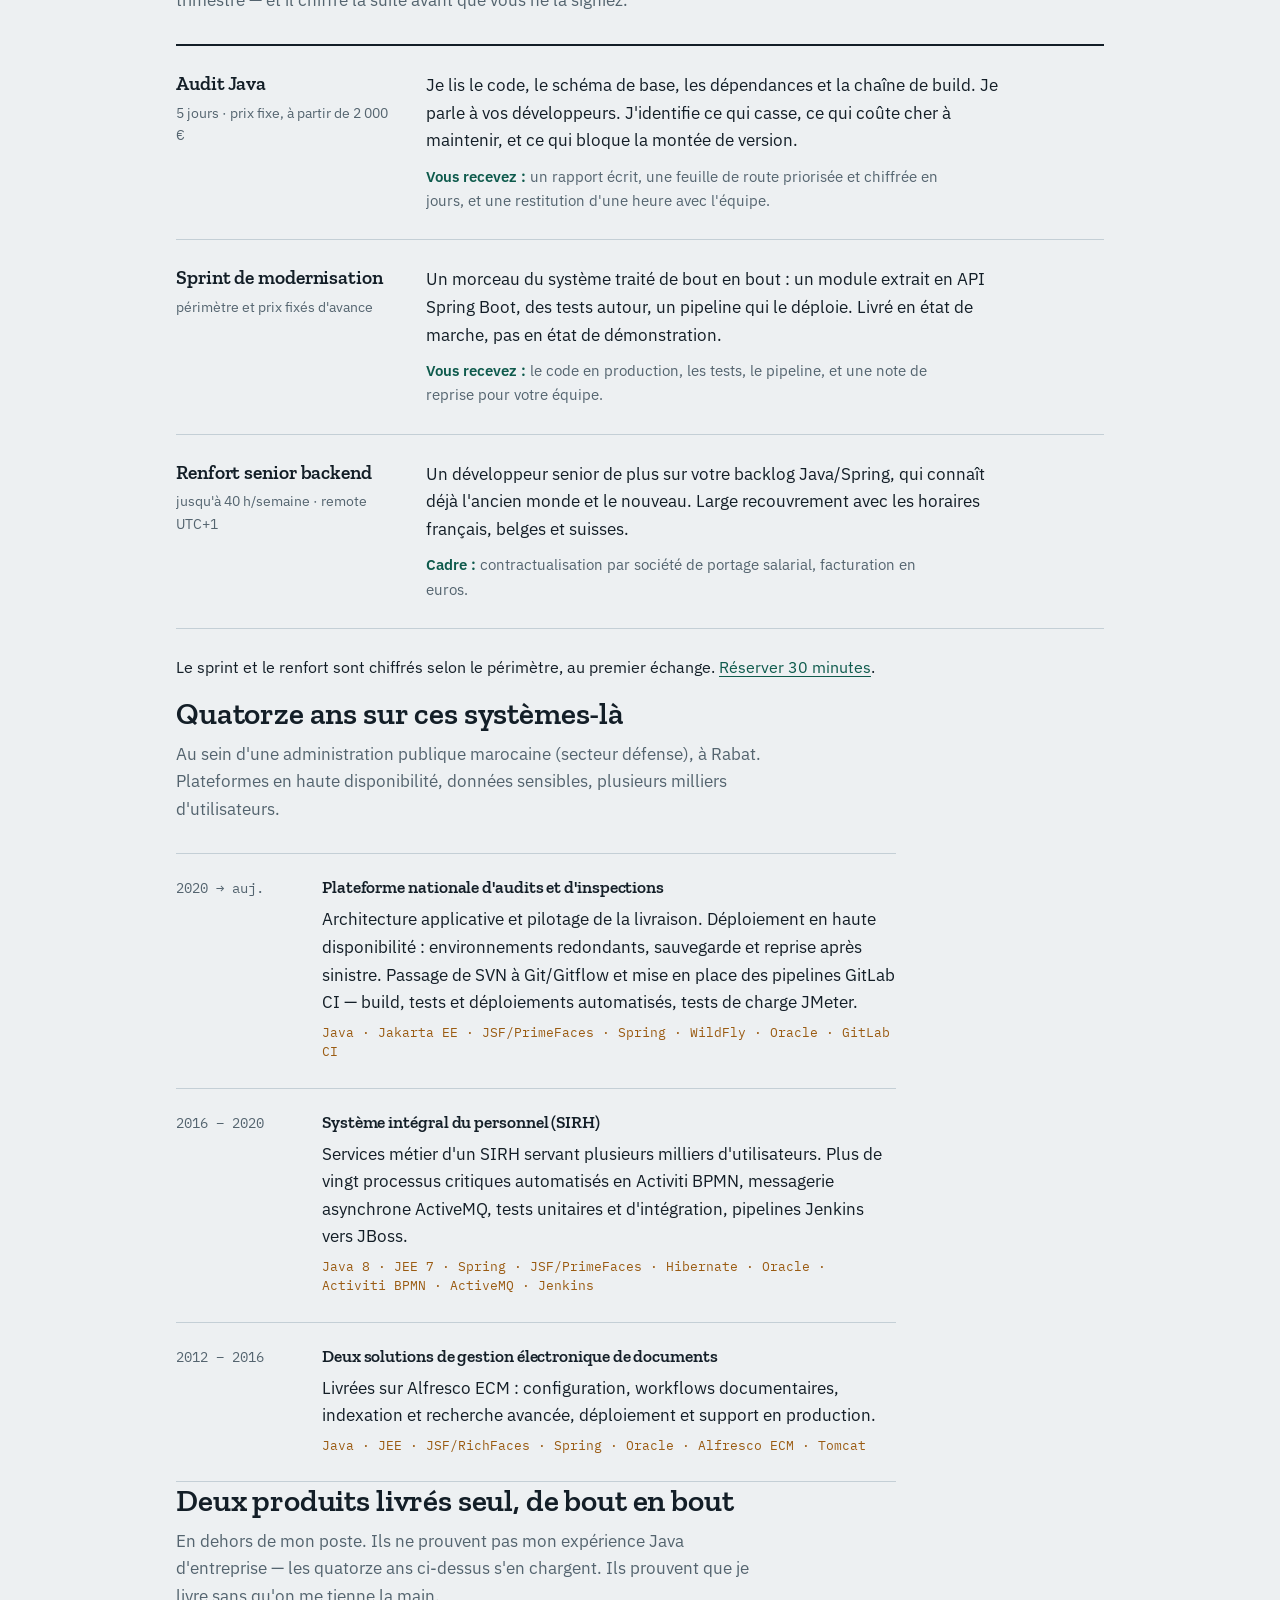
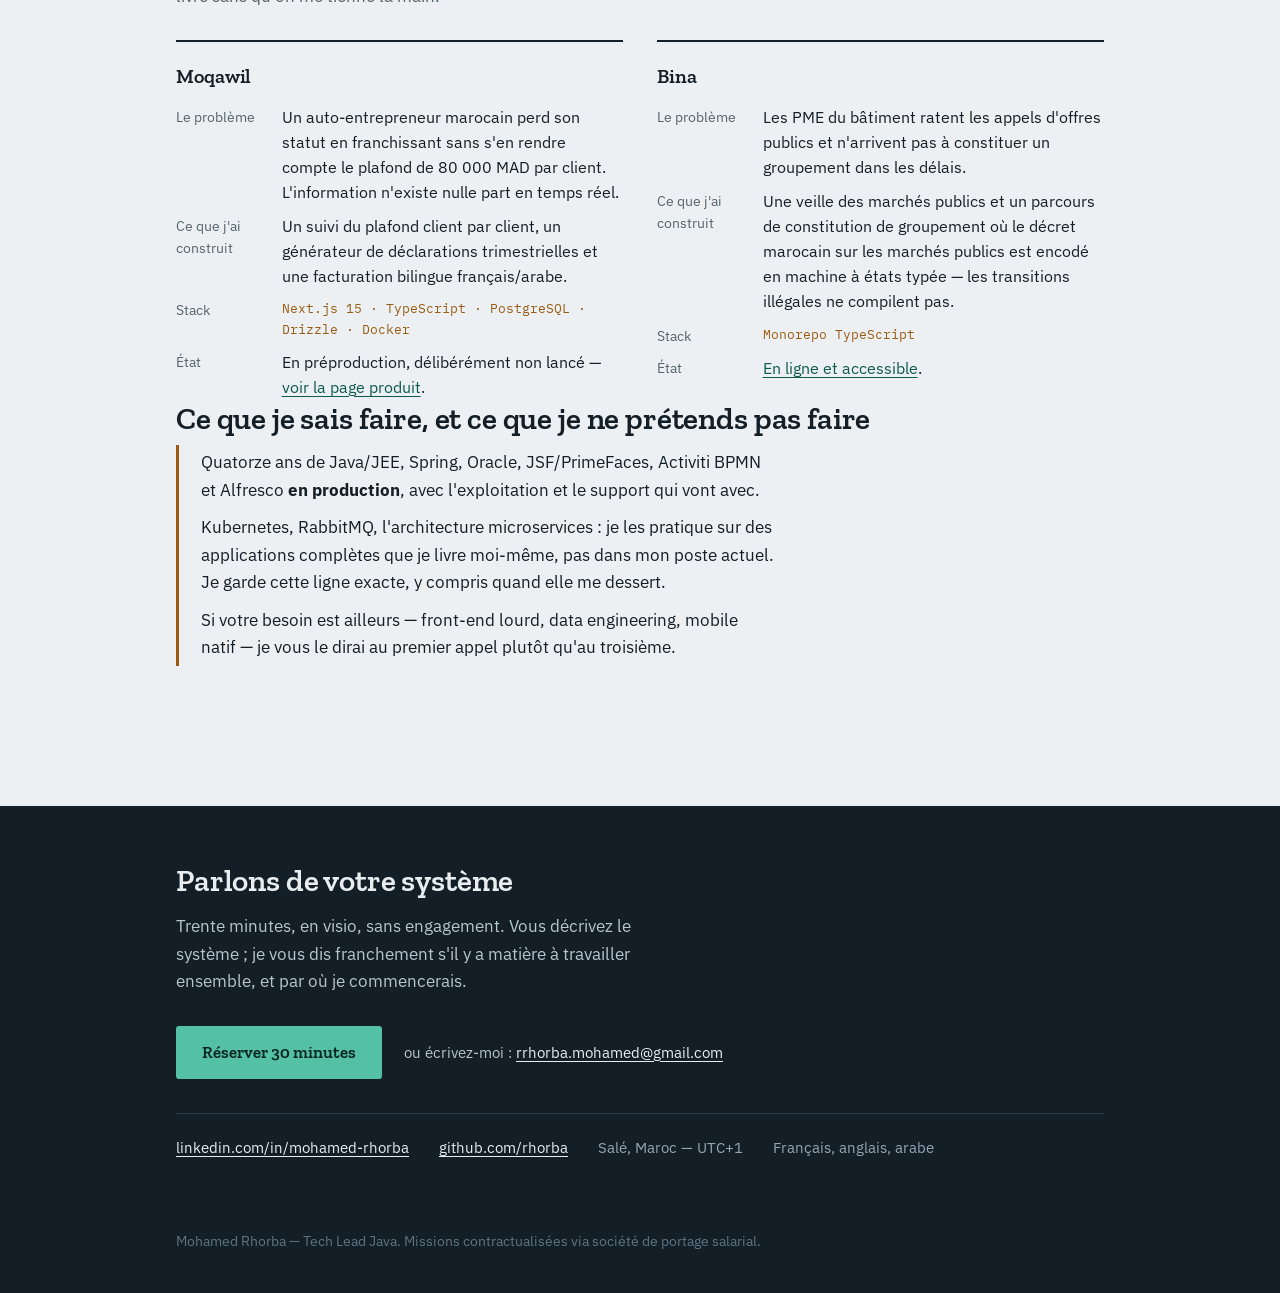
==== commit 75be90e7: "Pratique moderne : RabbitMQ au lieu de Kafka (projets livrés) Co-Authored-By: Claude Opus 5.5 <norep" ====
--- a/index.html
+++ b/index.html
@@ -165,7 +165,7 @@
   <h2>Ce que je sais faire, et ce que je ne prétends pas faire</h2>
   <div class="honnete">
     <p>Quatorze ans de Java/JEE, Spring, Oracle, JSF/PrimeFaces, Activiti BPMN et Alfresco <b>en production</b>, avec l'exploitation et le support qui vont avec.</p>
-    <p>Kubernetes, Kafka, l'architecture microservices&nbsp;: je les pratique en continu sur mes 90+ dépôts publics, pas dans mon poste actuel. Je garde cette ligne exacte, y compris quand elle me dessert.</p>
+    <p>Kubernetes, RabbitMQ, l'architecture microservices&nbsp;: je les pratique sur des applications complètes que je livre moi-même, pas dans mon poste actuel. Je garde cette ligne exacte, y compris quand elle me dessert.</p>
     <p>Si votre besoin est ailleurs — front-end lourd, data engineering, mobile natif — je vous le dirai au premier appel plutôt qu'au troisième.</p>
   </div>
 </section>
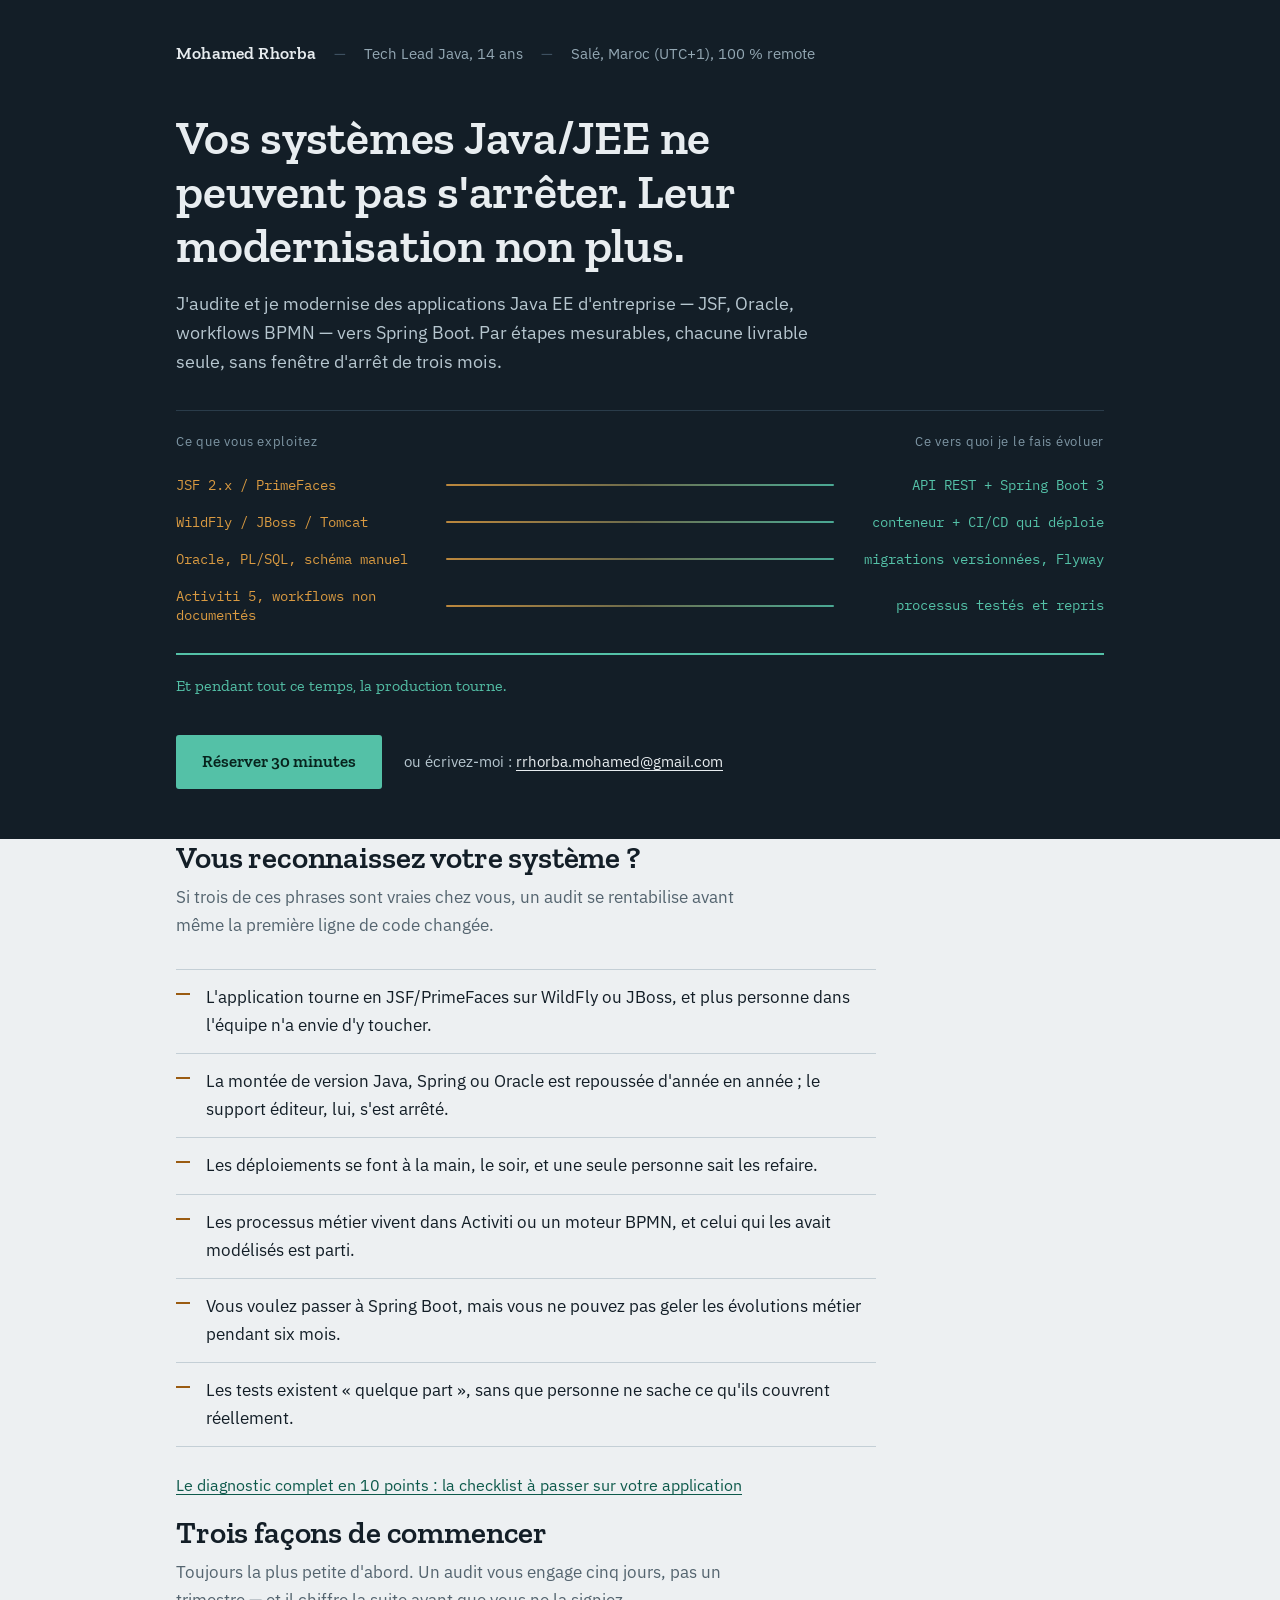
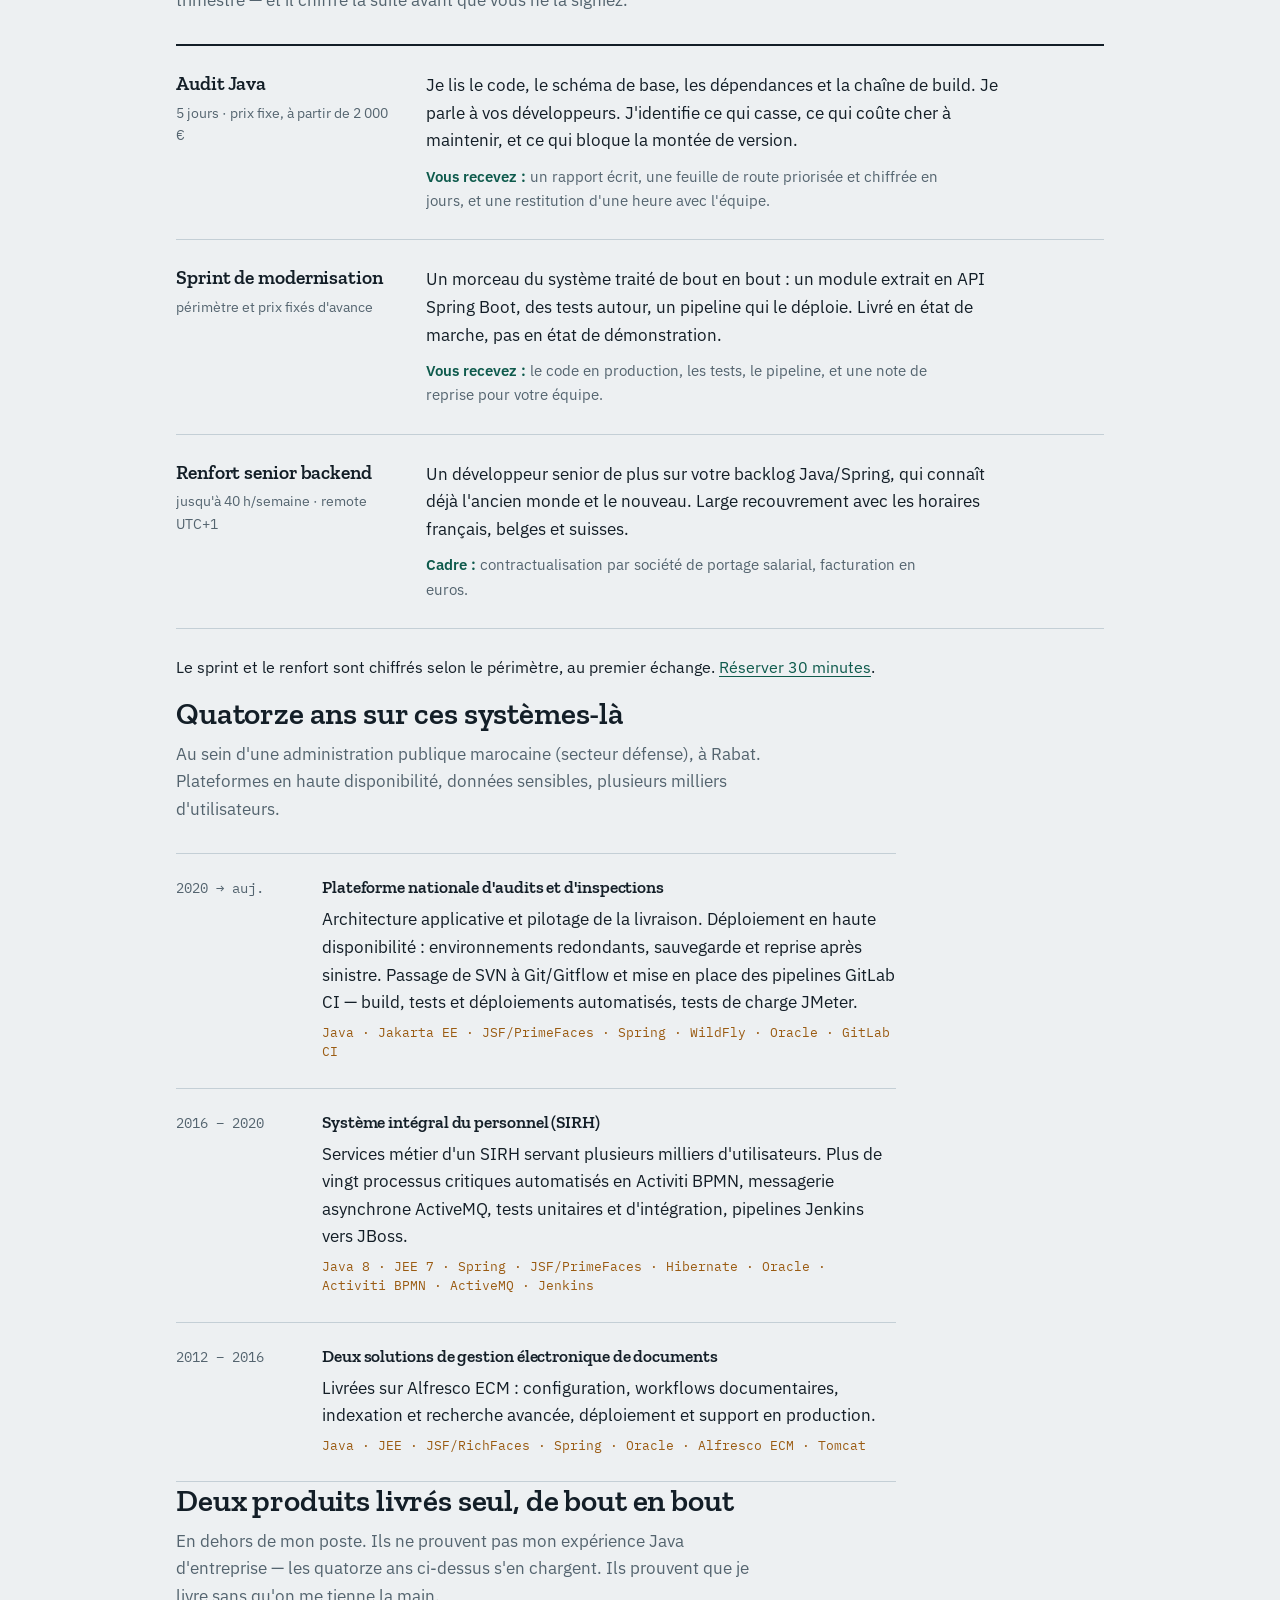
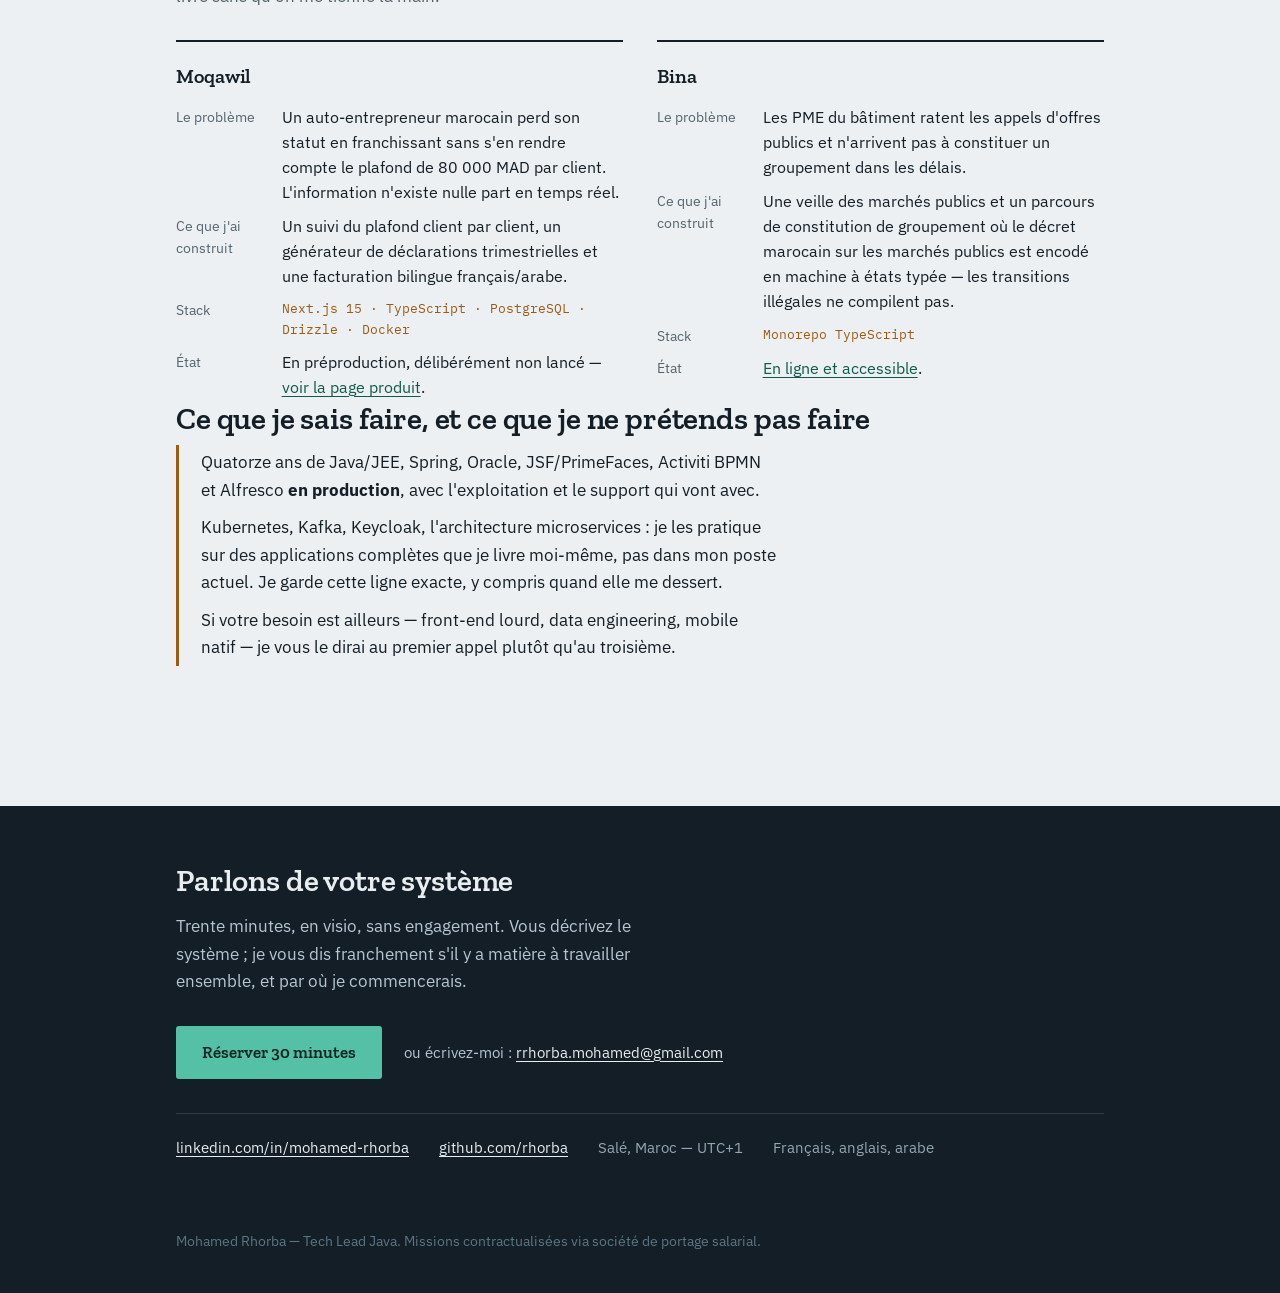
==== commit 653dd1be: "Kafka et Keycloak : prouvés par Terroir.ma Co-Authored-By: Claude Opus 5.5 <noreply@anthropic.com>" ====
--- a/index.html
+++ b/index.html
@@ -165,7 +165,7 @@
   <h2>Ce que je sais faire, et ce que je ne prétends pas faire</h2>
   <div class="honnete">
     <p>Quatorze ans de Java/JEE, Spring, Oracle, JSF/PrimeFaces, Activiti BPMN et Alfresco <b>en production</b>, avec l'exploitation et le support qui vont avec.</p>
-    <p>Kubernetes, RabbitMQ, l'architecture microservices&nbsp;: je les pratique sur des applications complètes que je livre moi-même, pas dans mon poste actuel. Je garde cette ligne exacte, y compris quand elle me dessert.</p>
+    <p>Kubernetes, Kafka, Keycloak, l'architecture microservices&nbsp;: je les pratique sur des applications complètes que je livre moi-même, pas dans mon poste actuel. Je garde cette ligne exacte, y compris quand elle me dessert.</p>
     <p>Si votre besoin est ailleurs — front-end lourd, data engineering, mobile natif — je vous le dirai au premier appel plutôt qu'au troisième.</p>
   </div>
 </section>
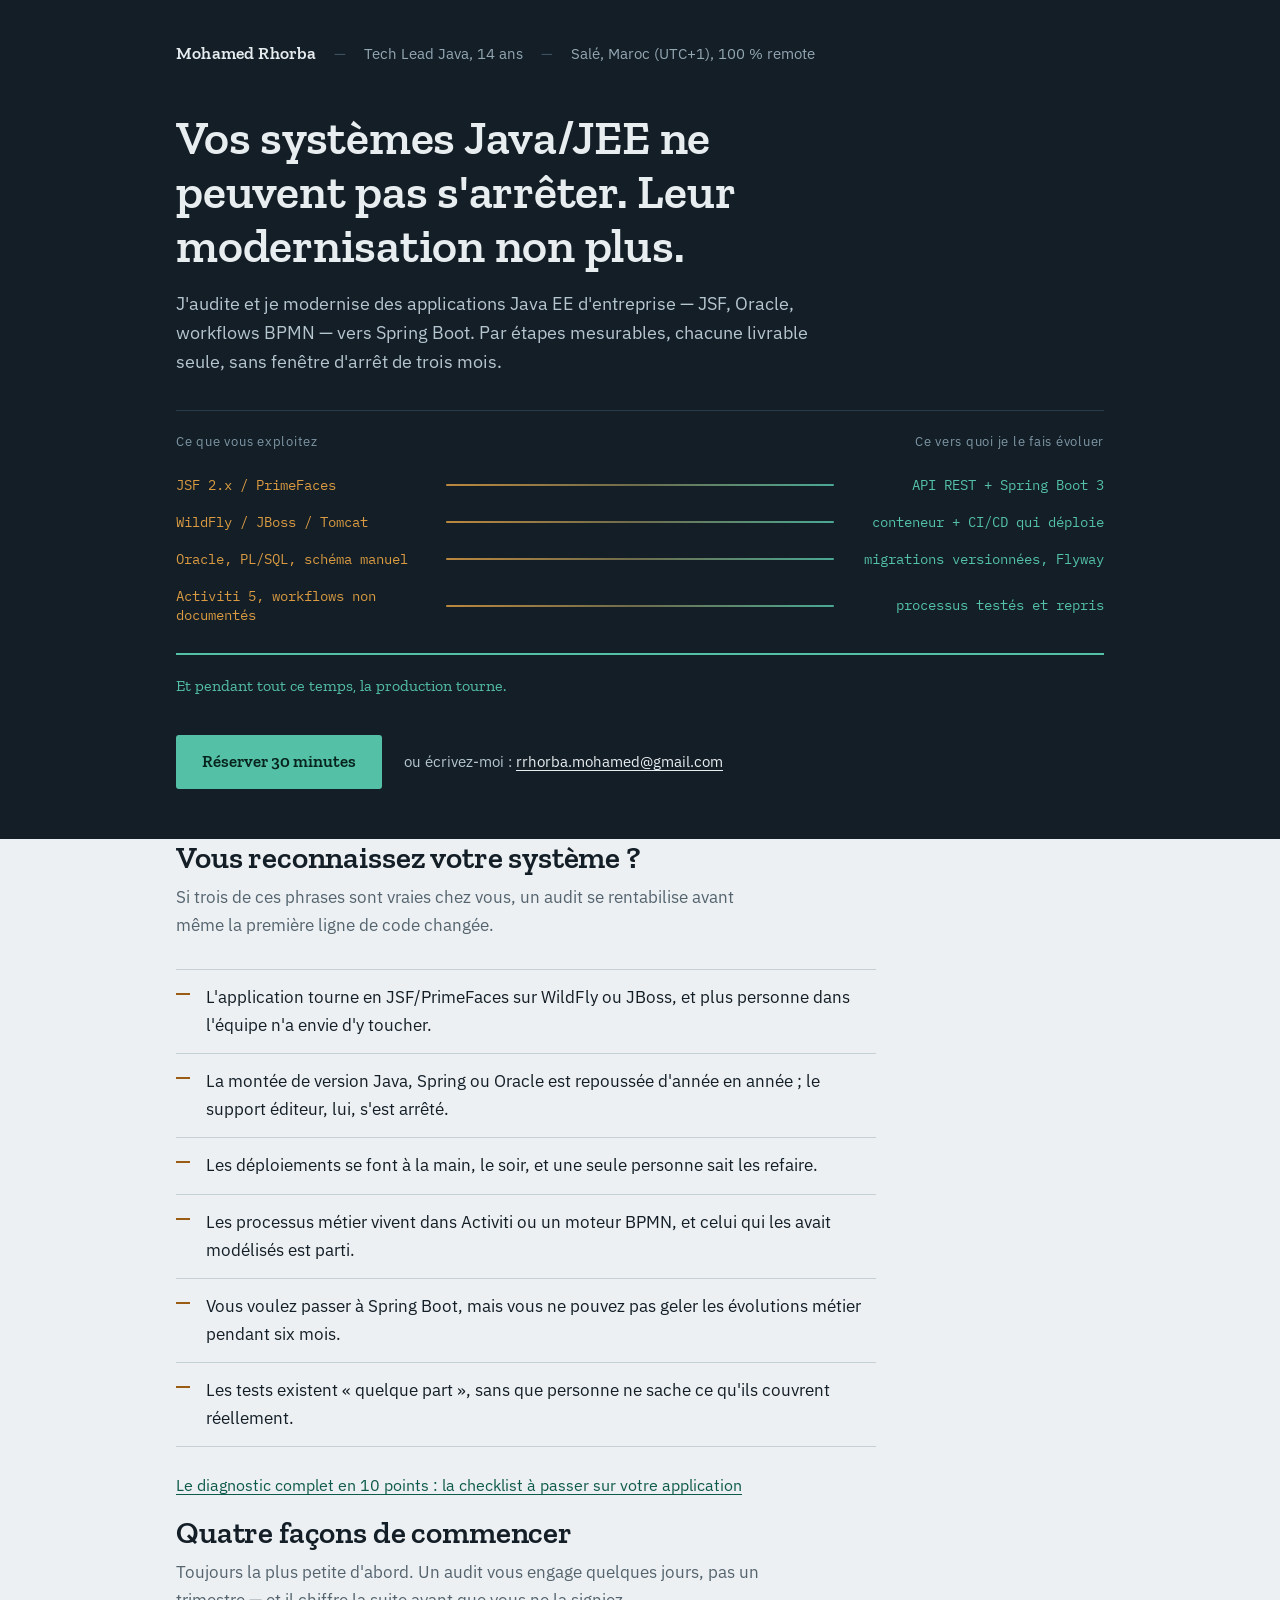
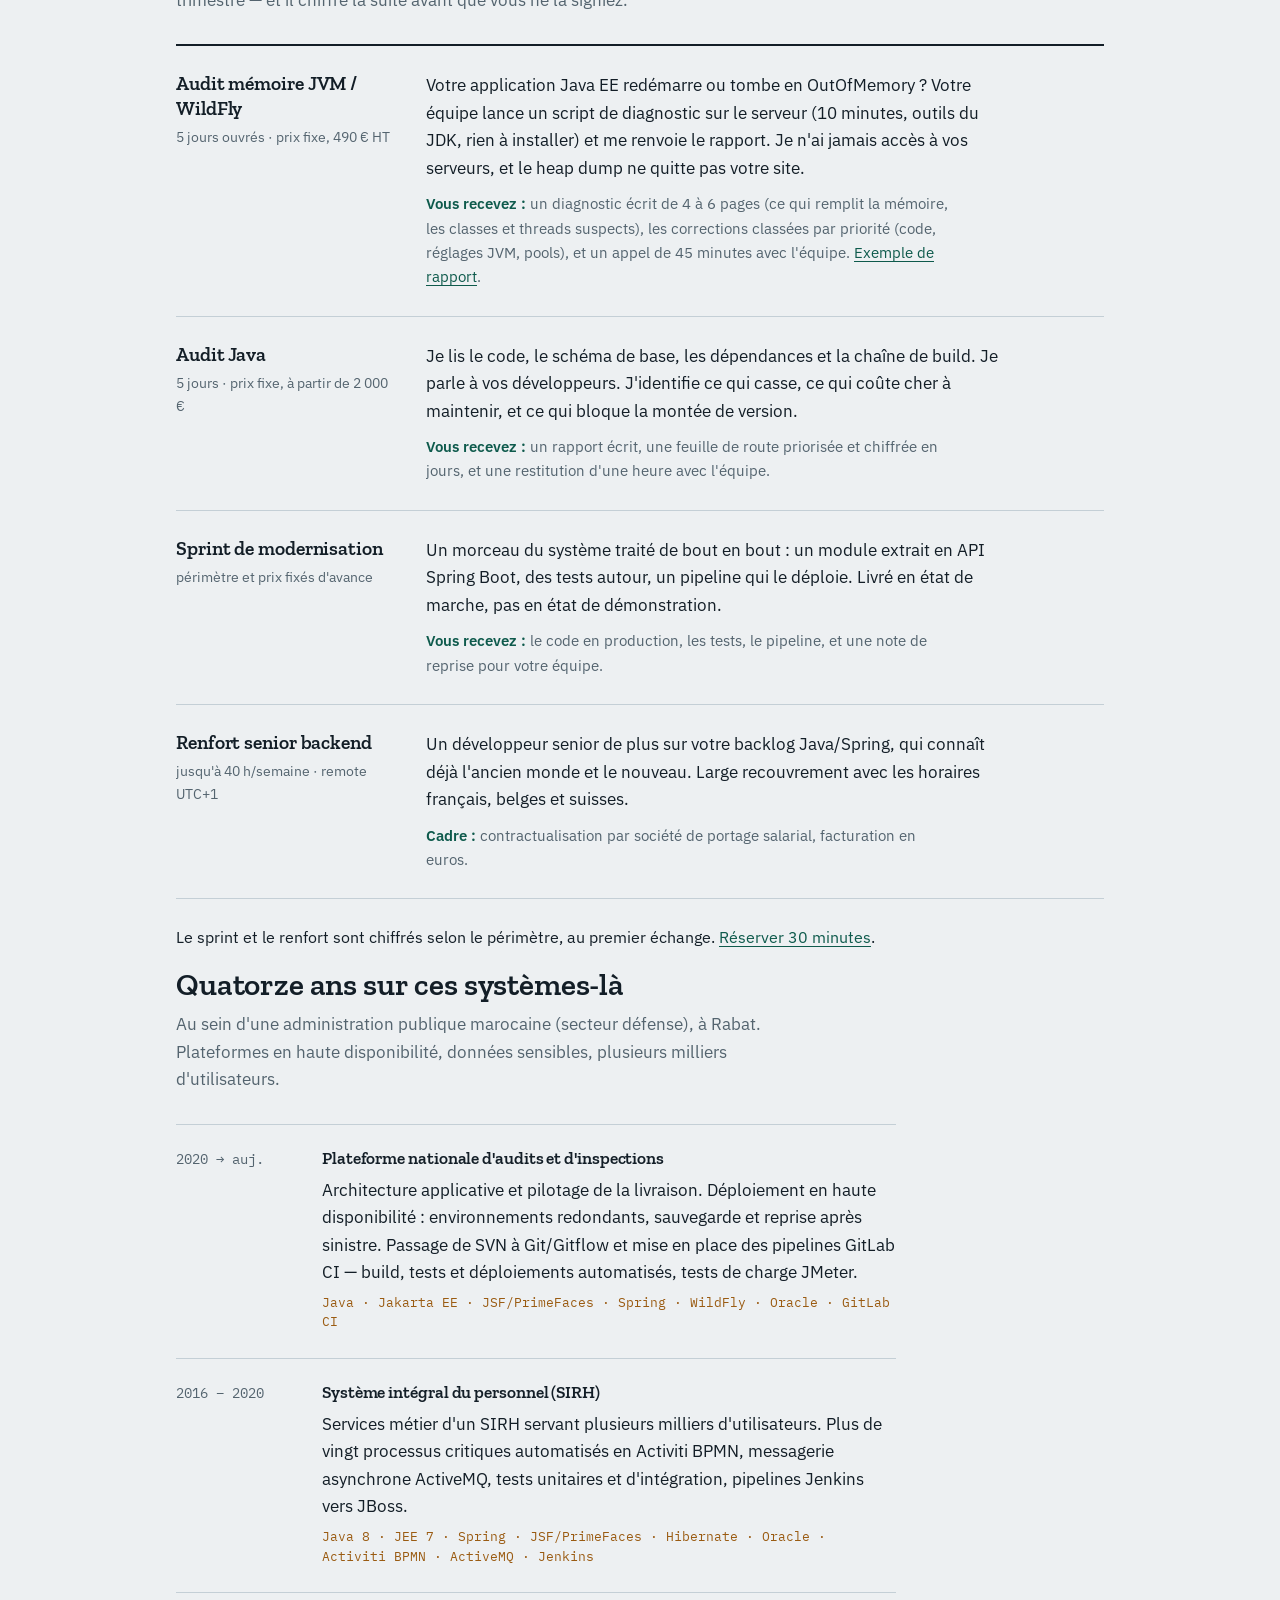
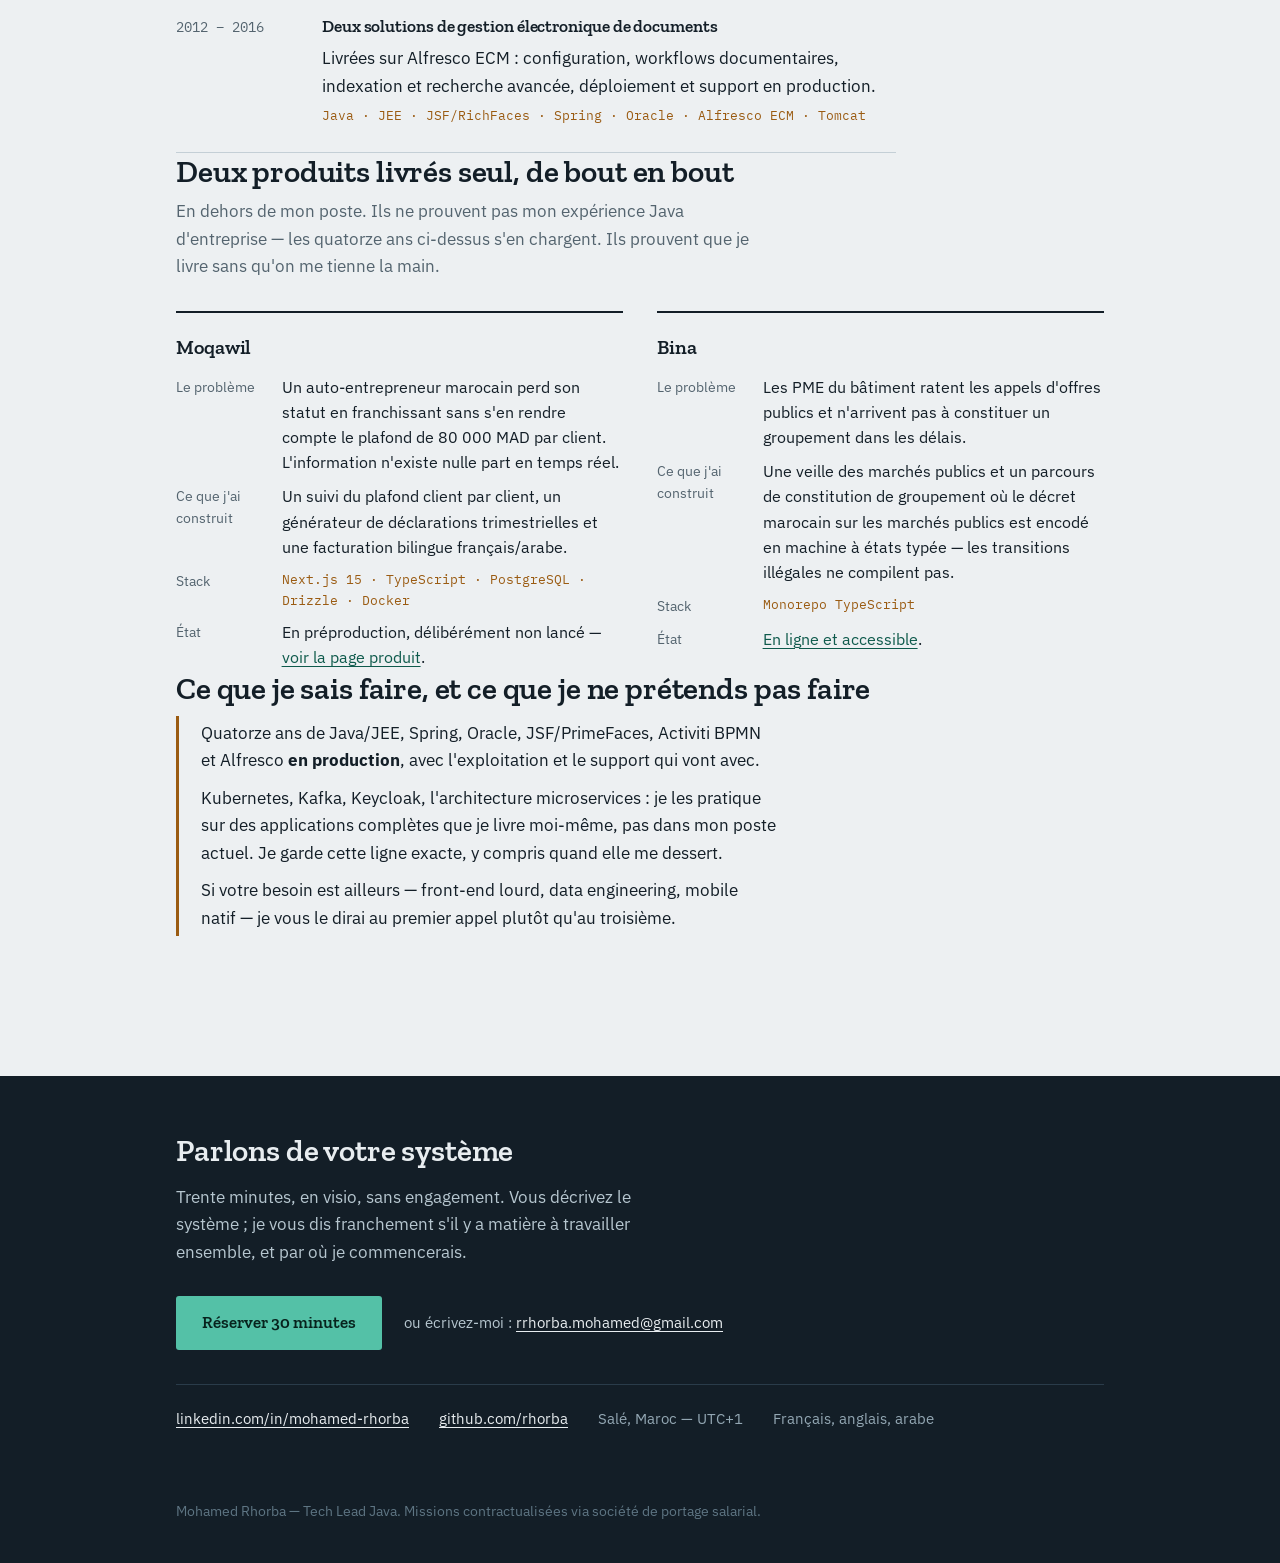
==== commit bfa323f5: "Add the JVM / WildFly memory audit (490 € HT) as the first offer Co-Authored-By: Claude Opus 5.5 <no" ====
--- a/index.html
+++ b/index.html
@@ -65,10 +65,21 @@
 </section>
 
 <section class="wrap">
-  <h2>Trois façons de commencer</h2>
-  <p class="intro">Toujours la plus petite d'abord. Un audit vous engage cinq jours, pas un trimestre — et il chiffre la suite avant que vous ne la signiez.</p>
+  <h2>Quatre façons de commencer</h2>
+  <p class="intro">Toujours la plus petite d'abord. Un audit vous engage quelques jours, pas un trimestre — et il chiffre la suite avant que vous ne la signiez.</p>
 
   <div class="offres">
+    <article class="offre">
+      <div>
+        <h3>Audit mémoire JVM / WildFly</h3>
+        <p class="quoi">5 jours ouvrés · prix fixe, 490 € HT</p>
+      </div>
+      <div>
+        <p>Votre application Java EE redémarre ou tombe en OutOfMemory&nbsp;? Votre équipe lance un script de diagnostic sur le serveur (10 minutes, outils du JDK, rien à installer) et me renvoie le rapport. Je n'ai jamais accès à vos serveurs, et le heap dump ne quitte pas votre site.</p>
+        <p class="livrables"><b>Vous recevez&nbsp;:</b> un diagnostic écrit de 4 à 6 pages (ce qui remplit la mémoire, les classes et threads suspects), les corrections classées par priorité (code, réglages JVM, pools), et un appel de 45 minutes avec l'équipe. <a href="https://github.com/rhorba/java-mem-doctor">Exemple de rapport</a>.</p>
+      </div>
+    </article>
+
     <article class="offre">
       <div>
         <h3>Audit Java</h3>
